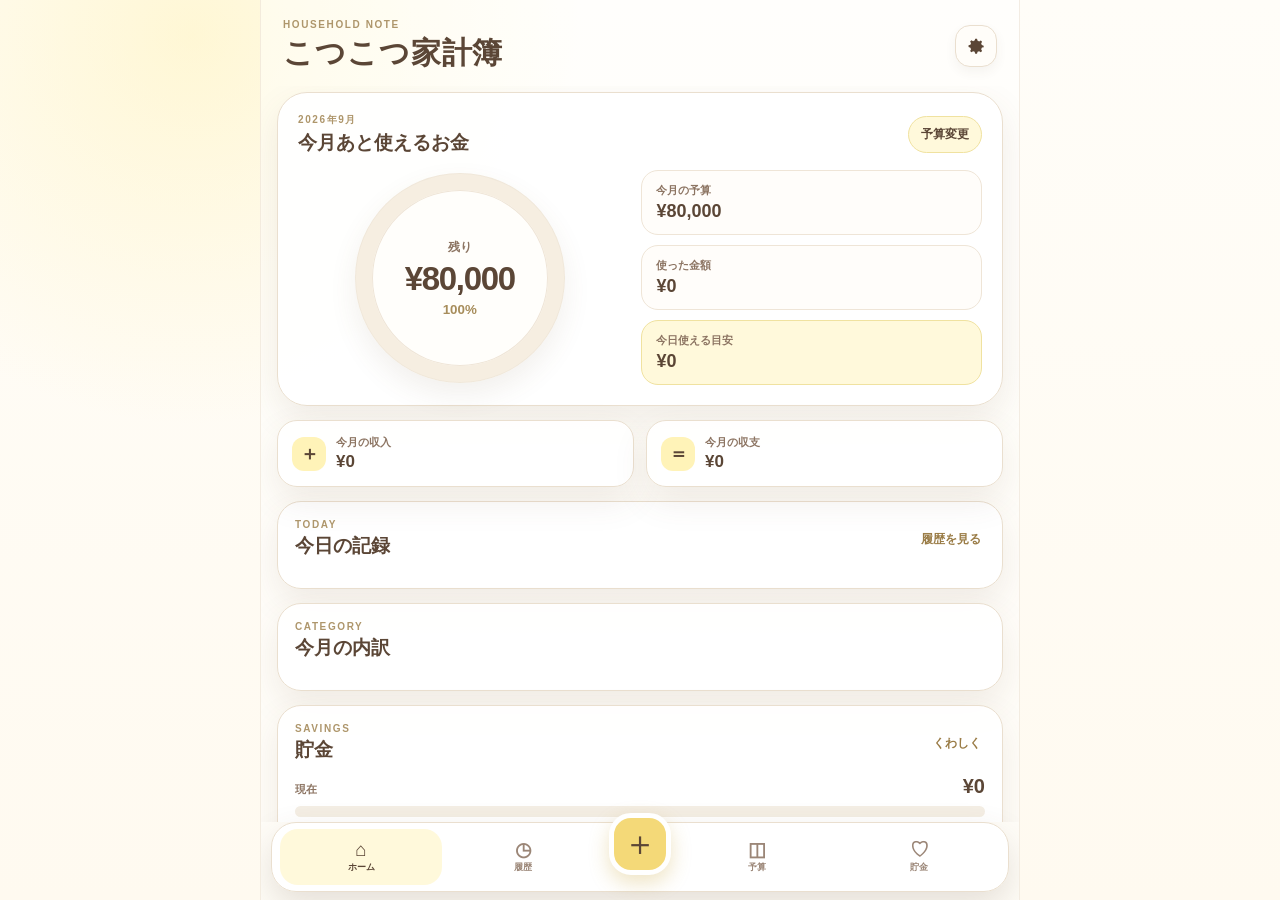
==== index.html @ 7d420129 "Add files via upload" ====
<!DOCTYPE html>
<html lang="ja">
<head>
  <meta charset="UTF-8" />
  <meta name="viewport" content="width=device-width, initial-scale=1, maximum-scale=1, minimum-scale=1, user-scalable=no, viewport-fit=cover" />
  <meta name="theme-color" content="#fff7cf" />
  <meta name="color-scheme" content="light" />
  <title>こつこつ家計簿 v1.0</title>
  <link rel="stylesheet" href="./style.css" />
</head>
<body>
  <div class="app-shell" id="appShell">
    <header class="app-header">
      <div>
        <p class="eyebrow">HOUSEHOLD NOTE</p>
        <h1>こつこつ家計簿</h1>
      </div>
      <button class="icon-button bounce-button" id="openSettingsBtn" type="button" aria-label="設定を開く">
        <svg viewBox="0 0 24 24" aria-hidden="true"><path d="M12 8.2A3.8 3.8 0 1 0 12 15.8 3.8 3.8 0 0 0 12 8.2Zm8.2 4.8-.02-2-2.15-.7a7.46 7.46 0 0 0-.7-1.68l1.04-2-1.43-1.41-1.98 1.05a7.6 7.6 0 0 0-1.7-.7L12.56 3h-2.02l-.7 2.16a7.7 7.7 0 0 0-1.69.7L6.14 4.8 4.72 6.22l1.05 2a7.78 7.78 0 0 0-.7 1.68L2.9 10.6v2.02l2.17.7c.16.6.39 1.16.7 1.69l-1.05 2 1.42 1.42 2.01-1.06c.52.3 1.09.54 1.69.7l.7 2.16h2.02l.7-2.16a7.65 7.65 0 0 0 1.7-.7l1.98 1.06 1.43-1.42-1.04-2a7.3 7.3 0 0 0 .7-1.69l2.17-.7Z"/></svg>
      </button>
    </header>

    <main class="content" id="mainContent">
      <section class="page is-active" data-page="home" aria-label="ホーム">
        <section class="hero-card soft-card">
          <div class="month-row">
            <div>
              <p class="mini-label" id="monthLabel">2026年9月</p>
              <h2>今月あと使えるお金</h2>
            </div>
            <button class="tiny-button bounce-button" id="editBudgetFromHome" type="button">予算変更</button>
          </div>

          <div class="budget-hero-grid">
            <div class="donut-wrap" aria-label="今月の予算使用率">
              <div class="donut" id="budgetDonut" style="--progress: 0deg;">
                <div class="donut-center">
                  <span class="donut-caption">残り</span>
                  <strong id="remainingAmount">¥80,000</strong>
                  <small id="remainingPercent">100%</small>
                </div>
              </div>
            </div>
            <div class="hero-numbers">
              <div class="hero-stat">
                <span>今月の予算</span>
                <strong id="budgetAmount">¥80,000</strong>
              </div>
              <div class="hero-stat">
                <span>使った金額</span>
                <strong id="spentAmount">¥0</strong>
              </div>
              <div class="hero-stat accent-stat">
                <span>今日使える目安</span>
                <strong id="dailyAllowance">¥0</strong>
              </div>
            </div>
          </div>
        </section>

        <section class="summary-grid">
          <article class="summary-card soft-card">
            <span class="summary-icon">＋</span>
            <div><span>今月の収入</span><strong id="incomeAmount">¥0</strong></div>
          </article>
          <article class="summary-card soft-card">
            <span class="summary-icon">＝</span>
            <div><span>今月の収支</span><strong id="balanceAmount">¥0</strong></div>
          </article>
        </section>

        <section class="section-card soft-card">
          <div class="section-heading">
            <div><p class="mini-label">TODAY</p><h2>今日の記録</h2></div>
            <button class="text-button bounce-button" data-go-page="history" type="button">履歴を見る</button>
          </div>
          <div class="transaction-list compact" id="todayTransactionList"></div>
        </section>

        <section class="section-card soft-card">
          <div class="section-heading">
            <div><p class="mini-label">CATEGORY</p><h2>今月の内訳</h2></div>
          </div>
          <div class="category-summary" id="categorySummary"></div>
        </section>

        <section class="section-card soft-card">
          <div class="section-heading">
            <div><p class="mini-label">SAVINGS</p><h2>貯金</h2></div>
            <button class="text-button bounce-button" data-go-page="savings" type="button">くわしく</button>
          </div>
          <div class="savings-preview">
            <div>
              <span>現在</span>
              <strong id="homeSavingsBalance">¥0</strong>
            </div>
            <div class="mini-progress"><span id="homeSavingsProgress"></span></div>
            <small id="homeSavingsCaption">目標 ¥1,500,000</small>
          </div>
        </section>
      </section>

      <section class="page" data-page="history" aria-label="履歴">
        <section class="page-title-row">
          <div><p class="eyebrow">HISTORY</p><h2>履歴</h2></div>
          <div class="month-switcher">
            <button class="icon-button bounce-button" id="prevHistoryMonth" type="button" aria-label="前月">‹</button>
            <strong id="historyMonthLabel">2026年9月</strong>
            <button class="icon-button bounce-button" id="nextHistoryMonth" type="button" aria-label="翌月">›</button>
          </div>
        </section>
        <section class="section-card soft-card">
          <div class="history-summary-row">
            <div><span>支出</span><strong id="historyExpenseTotal">¥0</strong></div>
            <div><span>収入</span><strong id="historyIncomeTotal">¥0</strong></div>
          </div>
          <div class="transaction-list" id="historyTransactionList"></div>
        </section>
      </section>

      <section class="page" data-page="budget" aria-label="予算と固定費">
        <section class="page-title-row">
          <div><p class="eyebrow">BUDGET</p><h2>予算と固定費</h2></div>
        </section>

        <section class="section-card soft-card budget-edit-card">
          <div class="section-heading"><div><p class="mini-label">MONTHLY</p><h2>月間予算</h2></div></div>
          <label class="field-label" for="budgetInput">今月使っていい金額</label>
          <div class="money-input-row">
            <span>¥</span><input id="budgetInput" inputmode="numeric" type="text" maxlength="12" autocomplete="off" />
          </div>
          <button class="primary-button bounce-button" id="saveBudgetBtn" type="button">予算を保存</button>
        </section>

        <section class="section-card soft-card">
          <div class="section-heading">
            <div><p class="mini-label">FIXED COST</p><h2>固定費</h2></div>
            <button class="small-add-button bounce-button" id="addFixedCostBtn" type="button">＋ 追加</button>
          </div>
          <div class="fixed-cost-list" id="fixedCostList"></div>
          <div class="fixed-cost-total"><span>合計</span><strong id="fixedCostTotal">¥0</strong></div>
          <p class="helper-text">固定費は毎月の見通し用です。支出履歴への自動計上は Ver.1.1 以降で拡張できます。</p>
        </section>
      </section>

      <section class="page" data-page="savings" aria-label="貯金">
        <section class="page-title-row"><div><p class="eyebrow">SAVINGS</p><h2>貯金</h2></div></section>
        <section class="section-card soft-card">
          <div class="savings-big-number">
            <span>現在の貯金</span>
            <strong id="savingsBalanceDisplay">¥0</strong>
          </div>
          <div class="savings-ring-row">
            <div class="small-donut" id="savingsDonut" style="--progress: 0deg;"><span id="savingsPercent">0%</span></div>
            <div><span>目標</span><strong id="savingsGoalDisplay">¥1,500,000</strong><small id="savingsRemainingDisplay">あと ¥1,500,000</small></div>
          </div>
          <div class="form-grid two-col">
            <label><span>現在額</span><input id="savingsBalanceInput" inputmode="numeric" type="text" maxlength="12" /></label>
            <label><span>目標額</span><input id="savingsGoalInput" inputmode="numeric" type="text" maxlength="12" /></label>
          </div>
          <button class="primary-button bounce-button" id="saveSavingsBtn" type="button">貯金情報を保存</button>
        </section>
      </section>

      <section class="page" data-page="settings" aria-label="設定">
        <section class="page-title-row"><div><p class="eyebrow">SETTINGS</p><h2>設定・バックアップ</h2></div></section>
        <section class="section-card soft-card">
          <div class="section-heading"><div><p class="mini-label">DATA</p><h2>バックアップ</h2></div></div>
          <div class="settings-actions">
            <button class="secondary-button bounce-button" id="exportJsonBtn" type="button">JSONを書き出す</button>
            <label class="secondary-button bounce-button file-button" for="importJsonInput">JSONを読み込む</label>
            <input id="importJsonInput" type="file" accept="application/json,.json" hidden />
          </div>
          <p class="helper-text">支出・収入、予算、固定費、貯金情報をまとめて保存できます。</p>
        </section>
        <section class="section-card soft-card">
          <div class="section-heading"><div><p class="mini-label">APP</p><h2>このバージョン</h2></div></div>
          <dl class="info-list">
            <div><dt>バージョン</dt><dd>v1.0</dd></div>
            <div><dt>保存先</dt><dd>IndexedDB（端末内）</dd></div>
            <div><dt>メインカラー</dt><dd>ホワイト × クリームイエロー</dd></div>
          </dl>
        </section>
        <section class="danger-zone soft-card">
          <div><strong>すべてのデータを初期化</strong><span>この端末内の家計簿データを削除します。</span></div>
          <button class="danger-button bounce-button" id="resetDataBtn" type="button">初期化</button>
        </section>
      </section>
    </main>

    <nav class="bottom-nav" aria-label="メインナビゲーション">
      <button class="nav-button is-active" data-page-target="home" type="button"><span>⌂</span><small>ホーム</small></button>
      <button class="nav-button" data-page-target="history" type="button"><span>◷</span><small>履歴</small></button>
      <button class="fab bounce-button" id="openTransactionBtn" type="button" aria-label="記録を追加"><span>＋</span></button>
      <button class="nav-button" data-page-target="budget" type="button"><span>◫</span><small>予算</small></button>
      <button class="nav-button" data-page-target="savings" type="button"><span>♡</span><small>貯金</small></button>
    </nav>
  </div>

  <div class="modal-backdrop" id="transactionModal" aria-hidden="true">
    <section class="modal-card pop-modal" role="dialog" aria-modal="true" aria-labelledby="transactionModalTitle">
      <div class="modal-header">
        <div><p class="mini-label">NEW RECORD</p><h2 id="transactionModalTitle">記録を追加</h2></div>
        <button class="icon-button close-modal bounce-button" data-close-modal="transactionModal" type="button" aria-label="閉じる">×</button>
      </div>
      <div class="segment-control" id="transactionTypeControl">
        <button class="is-active" data-type="expense" type="button">支出</button>
        <button data-type="income" type="button">収入</button>
      </div>
      <form id="transactionForm">
        <label class="field-label" for="transactionAmount">金額</label>
        <div class="money-input-row large"><span>¥</span><input id="transactionAmount" inputmode="numeric" type="text" maxlength="12" autocomplete="off" required /></div>
        <div class="quick-amounts" id="quickAmounts">
          <button type="button" data-add-amount="100">+100</button>
          <button type="button" data-add-amount="500">+500</button>
          <button type="button" data-add-amount="1000">+1000</button>
        </div>

        <label class="field-label">カテゴリ</label>
        <div class="category-picker" id="categoryPicker"></div>

        <div class="form-grid two-col">
          <label><span>日付</span><input id="transactionDate" type="date" required /></label>
          <label><span>支払い方法</span><select id="paymentMethod"><option>現金</option><option>クレジットカード</option><option>PayPay</option><option>銀行振込</option><option>その他</option></select></label>
        </div>
        <label class="full-field"><span>メモ</span><input id="transactionMemo" type="text" maxlength="80" placeholder="スーパー、ゲームなど" /></label>
        <button class="primary-button big bounce-button" type="submit">この内容で登録</button>
      </form>
    </section>
  </div>

  <div class="modal-backdrop" id="fixedCostModal" aria-hidden="true">
    <section class="modal-card pop-modal small-modal" role="dialog" aria-modal="true" aria-labelledby="fixedCostModalTitle">
      <div class="modal-header"><div><p class="mini-label">FIXED COST</p><h2 id="fixedCostModalTitle">固定費を追加</h2></div><button class="icon-button close-modal bounce-button" data-close-modal="fixedCostModal" type="button">×</button></div>
      <form id="fixedCostForm">
        <label class="full-field"><span>名前</span><input id="fixedCostName" type="text" maxlength="30" placeholder="家賃、スマホなど" required /></label>
        <label class="field-label" for="fixedCostAmount">金額</label>
        <div class="money-input-row"><span>¥</span><input id="fixedCostAmount" inputmode="numeric" type="text" maxlength="12" required /></div>
        <button class="primary-button bounce-button" type="submit">追加する</button>
      </form>
    </section>
  </div>

  <div class="modal-backdrop" id="confirmModal" aria-hidden="true">
    <section class="modal-card pop-modal small-modal confirm-card" role="dialog" aria-modal="true" aria-labelledby="confirmTitle">
      <div class="confirm-icon">!</div>
      <h2 id="confirmTitle">確認</h2>
      <p id="confirmMessage">削除してもよろしいですか？</p>
      <div class="confirm-actions">
        <button class="secondary-button bounce-button" id="confirmCancelBtn" type="button">やめる</button>
        <button class="danger-button bounce-button" id="confirmOkBtn" type="button">削除する</button>
      </div>
    </section>
  </div>

  <div class="toast" id="toast" role="status" aria-live="polite"></div>

  <script src="./script.js"></script>
</body>
</html>
---- style.css ----
:root {
  --bg: #fffaf0;
  --paper: #ffffff;
  --cream: #fff3b8;
  --cream-strong: #f4d978;
  --cream-soft: #fff9db;
  --brown: #5b4636;
  --brown-soft: #8c7462;
  --line: #eadfcf;
  --shadow: 0 14px 35px rgba(109, 82, 54, 0.10);
  --danger: #c86464;
  --income: #7ea88a;
  --radius-xl: 30px;
  --radius-lg: 24px;
  --radius-md: 18px;
  --safe-bottom: env(safe-area-inset-bottom, 0px);
}

* { box-sizing: border-box; }
html {
  background: var(--bg);
  touch-action: manipulation;
  -webkit-text-size-adjust: 100%;
  overscroll-behavior: none;
}
body {
  margin: 0;
  min-height: 100dvh;
  background:
    radial-gradient(circle at 15% 4%, rgba(255, 236, 148, .35), transparent 28%),
    linear-gradient(180deg, #fffdf8 0%, var(--bg) 100%);
  color: var(--brown);
  font-family: ui-rounded, "Hiragino Maru Gothic ProN", "Hiragino Sans", "Yu Gothic", "Meiryo", sans-serif;
  font-weight: 600;
  -webkit-tap-highlight-color: transparent;
  overflow: hidden;
}
button, input, select { font: inherit; color: inherit; }
button { border: 0; cursor: pointer; }
button, .file-button { -webkit-user-select: none; user-select: none; touch-action: manipulation; }
input, select { font-size: 16px; }

/* Scrollbars are intentionally visible but softly styled. */
* { scrollbar-width: thin; scrollbar-color: #dec98a #fff9e4; }
*::-webkit-scrollbar { width: 8px; height: 8px; }
*::-webkit-scrollbar-track { background: #fff9e4; border-radius: 999px; }
*::-webkit-scrollbar-thumb { background: #dec98a; border-radius: 999px; border: 2px solid #fff9e4; }

.app-shell {
  position: relative;
  width: min(100%, 760px);
  height: 100dvh;
  margin: 0 auto;
  background: rgba(255,255,255,.46);
  border-inline: 1px solid rgba(234, 223, 207, .55);
  overflow: hidden;
}
.app-header {
  height: 86px;
  padding: calc(16px + env(safe-area-inset-top, 0px)) 22px 10px;
  display: flex;
  align-items: center;
  justify-content: space-between;
}
.eyebrow, .mini-label {
  margin: 0 0 3px;
  font-size: 10px;
  letter-spacing: .16em;
  color: #ae966b;
  font-weight: 800;
}
h1, h2, p { margin-top: 0; }
h1 { margin-bottom: 0; font-size: clamp(23px, 5vw, 30px); letter-spacing: .03em; }
h2 { margin-bottom: 0; font-size: 19px; }

.content {
  height: calc(100dvh - 86px - 78px - var(--safe-bottom));
  overflow-y: auto;
  overflow-x: hidden;
  padding: 6px 16px 28px;
  scroll-behavior: smooth;
}
.page { display: none; animation: pageIn .28s ease; }
.page.is-active { display: block; }
@keyframes pageIn { from { opacity: 0; transform: translateY(6px) scale(.995); } to { opacity: 1; transform: none; } }

.soft-card {
  background: rgba(255,255,255,.94);
  border: 1px solid var(--line);
  box-shadow: var(--shadow);
}
.hero-card { padding: 20px; border-radius: var(--radius-xl); }
.month-row, .section-heading, .modal-header, .page-title-row {
  display: flex;
  align-items: center;
  justify-content: space-between;
  gap: 12px;
}
.tiny-button, .text-button, .small-add-button {
  background: var(--cream-soft);
  border: 1px solid #f0e2a0;
  border-radius: 999px;
  padding: 9px 12px;
  font-size: 12px;
  font-weight: 800;
}
.text-button { background: transparent; border: 0; padding-inline: 4px; color: #9a7c46; }
.small-add-button { padding: 8px 12px; }

.budget-hero-grid {
  display: grid;
  grid-template-columns: minmax(180px, .95fr) minmax(0, 1fr);
  gap: 20px;
  align-items: center;
  margin-top: 14px;
}
.donut-wrap { display: grid; place-items: center; }
.donut {
  --progress: 0deg;
  position: relative;
  width: min(48vw, 210px);
  aspect-ratio: 1;
  border-radius: 50%;
  display: grid;
  place-items: center;
  background: conic-gradient(var(--cream-strong) var(--progress), #f6eee1 0deg);
  box-shadow: inset 0 0 0 1px rgba(111,87,64,.04), 0 12px 28px rgba(114,89,52,.09);
}
.donut::after {
  content: "";
  position: absolute;
  inset: 17px;
  border-radius: 50%;
  background: #fffefb;
  box-shadow: inset 0 0 0 1px #efe5d7;
}
.donut-center { position: relative; z-index: 1; text-align: center; display: grid; gap: 4px; }
.donut-caption { font-size: 12px; color: var(--brown-soft); }
.donut-center strong { font-size: clamp(22px, 5.7vw, 33px); letter-spacing: -.04em; }
.donut-center small { color: #a78d5b; font-weight: 800; }
.hero-numbers { display: grid; gap: 10px; }
.hero-stat {
  padding: 12px 14px;
  border-radius: 17px;
  background: #fffdfa;
  border: 1px solid #efe5d7;
  display: flex;
  flex-direction: column;
  gap: 3px;
}
.hero-stat span { font-size: 11px; color: var(--brown-soft); }
.hero-stat strong { font-size: 18px; }
.accent-stat { background: var(--cream-soft); border-color: #f0e2a0; }

.summary-grid { display: grid; grid-template-columns: 1fr 1fr; gap: 12px; margin: 14px 0; }
.summary-card { border-radius: 20px; padding: 14px; display: flex; align-items: center; gap: 10px; }
.summary-icon { width: 34px; aspect-ratio: 1; border-radius: 12px; display: grid; place-items: center; background: var(--cream); font-size: 19px; }
.summary-card div { display: grid; gap: 2px; }
.summary-card span:not(.summary-icon) { font-size: 11px; color: var(--brown-soft); }
.summary-card strong { font-size: 17px; }

.section-card { border-radius: var(--radius-lg); padding: 17px; margin-bottom: 14px; }
.section-heading { margin-bottom: 12px; }
.transaction-list { display: grid; gap: 9px; }
.transaction-row {
  display: grid;
  grid-template-columns: 44px minmax(0,1fr) auto;
  align-items: center;
  gap: 10px;
  padding: 10px 11px;
  border-radius: 17px;
  background: #fffdf9;
  border: 1px solid #efe6db;
}
.transaction-list.compact .transaction-row:nth-child(n+5) { display: none; }
.transaction-icon, .category-icon-box {
  width: 42px;
  aspect-ratio: 1;
  border-radius: 13px;
  display: grid;
  place-items: center;
  background: var(--cream-soft);
  border: 1px solid #f0e2a0;
  overflow: hidden;
}
.transaction-icon svg, .category-icon-box svg, .category-choice svg { width: 26px; height: 26px; }
.transaction-copy { min-width: 0; }
.transaction-copy strong { display: block; font-size: 14px; overflow: hidden; text-overflow: ellipsis; white-space: nowrap; }
.transaction-copy span { display: block; margin-top: 2px; font-size: 10px; color: var(--brown-soft); overflow: hidden; text-overflow: ellipsis; white-space: nowrap; }
.transaction-amount { text-align: right; font-size: 14px; }
.transaction-amount.income { color: var(--income); }
.transaction-amount.expense { color: var(--brown); }
.transaction-row .delete-row {
  grid-column: 3;
  font-size: 10px;
  background: transparent;
  color: #b99a8d;
  padding: 4px 0 0 8px;
}
.empty-state {
  padding: 22px 10px;
  text-align: center;
  border: 1px dashed #e5d7c1;
  border-radius: 17px;
  color: var(--brown-soft);
  font-size: 12px;
}

.category-summary { display: grid; gap: 9px; }
.category-summary-row { display: grid; grid-template-columns: minmax(80px, 1fr) 1.7fr auto; align-items: center; gap: 10px; }
.category-summary-row .name { font-size: 12px; }
.category-bar { height: 9px; border-radius: 99px; background: #f5efe4; overflow: hidden; }
.category-bar span { display: block; height: 100%; border-radius: inherit; background: var(--cream-strong); }
.category-summary-row strong { font-size: 12px; }
.savings-preview { display: grid; gap: 8px; }
.savings-preview > div:first-child { display: flex; justify-content: space-between; align-items: baseline; }
.savings-preview span, .savings-preview small { color: var(--brown-soft); font-size: 11px; }
.savings-preview strong { font-size: 20px; }
.mini-progress { height: 11px; border-radius: 99px; background: #f4eee4; overflow: hidden; }
.mini-progress span { display: block; height: 100%; width: 0; border-radius: inherit; background: var(--cream-strong); transition: width .35s ease; }

.page-title-row { margin: 8px 4px 15px; }
.page-title-row h2 { font-size: 25px; }
.month-switcher { display: flex; align-items: center; gap: 6px; background: #fff; border: 1px solid var(--line); border-radius: 999px; padding: 4px; }
.month-switcher strong { min-width: 90px; text-align: center; font-size: 12px; }
.icon-button {
  width: 42px;
  aspect-ratio: 1;
  display: grid;
  place-items: center;
  background: #fffdf9;
  border: 1px solid var(--line);
  border-radius: 15px;
  box-shadow: 0 5px 12px rgba(87,64,43,.06);
  font-size: 22px;
}
.icon-button svg { width: 21px; fill: var(--brown); }
.month-switcher .icon-button { width: 34px; border: 0; box-shadow: none; background: transparent; }
.history-summary-row { display: grid; grid-template-columns: 1fr 1fr; gap: 10px; margin-bottom: 12px; }
.history-summary-row div { background: var(--cream-soft); border-radius: 16px; padding: 12px; }
.history-summary-row span { display: block; color: var(--brown-soft); font-size: 11px; }
.history-summary-row strong { font-size: 17px; }

.field-label, .full-field span, .form-grid label span { display: block; margin: 0 0 7px; font-size: 12px; color: var(--brown-soft); }
.money-input-row {
  height: 54px;
  display: flex;
  align-items: center;
  gap: 8px;
  padding: 0 15px;
  border: 1px solid #e9dcc7;
  border-radius: 17px;
  background: #fffefa;
}
.money-input-row.large { height: 64px; }
.money-input-row span { font-size: 20px; font-weight: 900; }
.money-input-row input { flex: 1; min-width: 0; border: 0; outline: 0; background: transparent; font-size: 25px; font-weight: 900; }
.form-grid { display: grid; gap: 12px; margin-top: 14px; }
.form-grid.two-col { grid-template-columns: 1fr 1fr; }
.form-grid label input, .form-grid label select, .full-field input {
  width: 100%; height: 50px; border: 1px solid #e9dcc7; border-radius: 15px; background: #fffefa; padding: 0 12px; outline: none;
}
.full-field { display: block; margin-top: 14px; }
.primary-button, .secondary-button, .danger-button {
  min-height: 48px;
  border-radius: 16px;
  padding: 12px 16px;
  font-weight: 900;
}
.primary-button { width: 100%; margin-top: 14px; background: var(--cream-strong); color: #59452e; box-shadow: 0 8px 18px rgba(207,169,63,.18); }
.primary-button.big { min-height: 54px; }
.secondary-button { background: #fff; border: 1px solid var(--line); }
.danger-button { background: #fff0ed; color: #a95b55; border: 1px solid #efc9c2; }
.helper-text { margin: 10px 0 0; color: var(--brown-soft); font-size: 10px; line-height: 1.65; }
.fixed-cost-list { display: grid; gap: 8px; }
.fixed-cost-row { display: grid; grid-template-columns: 1fr auto auto; align-items: center; gap: 8px; padding: 11px 12px; background: #fffdf9; border: 1px solid #efe6db; border-radius: 15px; }
.fixed-cost-row strong { font-size: 13px; }
.fixed-cost-row span { font-size: 12px; }
.fixed-cost-row button { background: transparent; color: #bd7b70; font-size: 12px; padding: 5px; }
.fixed-cost-total { display: flex; justify-content: space-between; margin-top: 12px; padding-top: 12px; border-top: 1px dashed #e5d7c1; }

.savings-big-number { text-align: center; padding: 12px 0 18px; }
.savings-big-number span { display: block; color: var(--brown-soft); font-size: 12px; }
.savings-big-number strong { font-size: clamp(30px, 8vw, 44px); }
.savings-ring-row { display: grid; grid-template-columns: 116px 1fr; align-items: center; gap: 18px; margin-bottom: 12px; }
.small-donut { --progress:0deg; width: 112px; aspect-ratio:1; border-radius:50%; display:grid; place-items:center; background:conic-gradient(var(--cream-strong) var(--progress),#f4eee4 0); position:relative; }
.small-donut::after { content:""; position:absolute; inset:13px; border-radius:50%; background:#fff; }
.small-donut span { position:relative; z-index:1; font-size:20px; }
.savings-ring-row > div:last-child { display: grid; gap: 3px; }
.savings-ring-row > div:last-child span, .savings-ring-row small { color: var(--brown-soft); font-size: 11px; }
.savings-ring-row strong { font-size: 20px; }
.savings-ring-row small { display:block; }

.settings-actions { display: grid; grid-template-columns: 1fr 1fr; gap: 10px; }
.file-button { display: grid; place-items: center; text-align: center; }
.info-list { margin: 0; display: grid; gap: 0; }
.info-list div { display: flex; justify-content: space-between; gap: 20px; padding: 11px 0; border-bottom: 1px dashed #e7dbc9; }
.info-list div:last-child { border-bottom: 0; }
.info-list dt { color: var(--brown-soft); font-size: 12px; }
.info-list dd { margin: 0; font-size: 12px; text-align: right; }
.danger-zone { margin-bottom: 16px; padding: 15px; border-radius: 19px; border: 1px solid #efd3cc; background: #fff9f7; display:flex; align-items:center; justify-content:space-between; gap:12px; }
.danger-zone div { display:grid; gap:3px; }
.danger-zone strong { font-size: 13px; }
.danger-zone span { font-size: 10px; color: var(--brown-soft); }

.bottom-nav {
  position: absolute;
  left: 10px;
  right: 10px;
  bottom: calc(8px + var(--safe-bottom));
  height: 70px;
  display: grid;
  grid-template-columns: 1fr 1fr 72px 1fr 1fr;
  align-items: center;
  padding: 6px 8px;
  background: rgba(255,255,255,.97);
  border: 1px solid var(--line);
  border-radius: 25px;
  box-shadow: 0 14px 35px rgba(91,70,54,.16);
  z-index: 10;
}
.nav-button { background: transparent; height: 56px; border-radius: 18px; display:flex; flex-direction:column; align-items:center; justify-content:center; gap:2px; color:#9b8677; }
.nav-button span { font-size: 19px; line-height: 1; }
.nav-button small { font-size: 9px; font-weight: 800; }
.nav-button.is-active { background: var(--cream-soft); color: var(--brown); }
.fab {
  width: 62px;
  aspect-ratio: 1;
  justify-self: center;
  border-radius: 22px;
  background: var(--cream-strong);
  color: var(--brown);
  box-shadow: 0 8px 20px rgba(196,157,42,.28);
  font-size: 34px;
  font-weight: 400;
  margin-top: -26px;
  border: 5px solid #fff;
}

.modal-backdrop {
  position: fixed;
  inset: 0;
  display: grid;
  place-items: center;
  padding: 18px;
  background: rgba(79,61,46,.24);
  backdrop-filter: blur(5px);
  opacity: 0;
  visibility: hidden;
  transition: opacity .18s ease, visibility .18s ease;
  z-index: 50;
}
.modal-backdrop.is-open { opacity: 1; visibility: visible; }
.modal-card {
  width: min(100%, 560px);
  max-height: min(88dvh, 760px);
  overflow-y: auto;
  background: #fffdf8;
  border: 1px solid #eadfcf;
  border-radius: 28px;
  padding: 18px;
  box-shadow: 0 26px 75px rgba(66,47,32,.25);
  transform: scale(.82) translateY(20px);
}
.modal-backdrop.is-open .pop-modal { animation: popModal .42s cubic-bezier(.22,1.28,.35,1) forwards; }
@keyframes popModal {
  0% { transform: scale(.74) translateY(26px); opacity: .4; }
  55% { transform: scale(1.035) translateY(-3px); opacity: 1; }
  78% { transform: scale(.985) translateY(0); }
  100% { transform: scale(1) translateY(0); }
}
.small-modal { width: min(100%, 410px); }
.close-modal { box-shadow: none; }
.segment-control { display:grid; grid-template-columns:1fr 1fr; padding:4px; border-radius:16px; background:#f5efe4; margin:12px 0 14px; }
.segment-control button { min-height:42px; border-radius:12px; background:transparent; font-weight:900; }
.segment-control button.is-active { background:#fff; box-shadow:0 4px 10px rgba(75,56,37,.08); }
.quick-amounts { display:flex; gap:8px; margin-top:8px; }
.quick-amounts button { flex:1; min-height:35px; border-radius:12px; background:var(--cream-soft); border:1px solid #f0e2a0; font-size:11px; }
.category-picker { display:grid; grid-template-columns:repeat(5,1fr); gap:8px; margin-top:8px; }
.category-choice { min-width:0; aspect-ratio:1; border-radius:16px; background:#fff; border:1px solid #eadfce; display:flex; flex-direction:column; align-items:center; justify-content:center; gap:4px; padding:6px 3px; }
.category-choice span { width:100%; overflow:hidden; text-overflow:ellipsis; white-space:nowrap; font-size:8px; }
.category-choice.is-selected { background:var(--cream-soft); border-color:#e4c65e; box-shadow:0 0 0 2px rgba(228,198,94,.14); transform:translateY(-1px); }
.confirm-card { text-align:center; }
.confirm-icon { width:54px; aspect-ratio:1; border-radius:18px; margin:0 auto 10px; display:grid; place-items:center; background:#fff1eb; color:#b9655b; font-size:24px; font-weight:900; }
.confirm-card p { color:var(--brown-soft); font-size:12px; line-height:1.7; }
.confirm-actions { display:grid; grid-template-columns:1fr 1fr; gap:10px; margin-top:16px; }

.toast {
  position: fixed;
  left: 50%;
  bottom: calc(96px + var(--safe-bottom));
  transform: translate(-50%, 18px) scale(.94);
  padding: 10px 15px;
  border-radius: 999px;
  background: #5b4636;
  color: #fff;
  font-size: 11px;
  opacity: 0;
  pointer-events: none;
  transition: .22s ease;
  z-index: 100;
  box-shadow: 0 8px 22px rgba(49,34,22,.2);
}
.toast.is-show { opacity: 1; transform: translate(-50%, 0) scale(1); }

.bounce-button:active { animation: buttonBounce .28s ease; }
@keyframes buttonBounce { 0%{transform:scale(1)} 35%{transform:scale(.87)} 70%{transform:scale(1.06)} 100%{transform:scale(1)} }

@media (max-width: 560px) {
  .app-header { padding-inline: 17px; }
  .content { padding-inline: 12px; }
  .hero-card { padding: 16px; }
  .budget-hero-grid { grid-template-columns: 1fr; gap: 14px; }
  .hero-numbers { grid-template-columns: repeat(3,1fr); gap: 7px; }
  .hero-stat { padding: 10px 8px; text-align: center; }
  .hero-stat strong { font-size: 14px; }
  .hero-stat span { font-size: 9px; }
  .donut { width: min(55vw, 196px); }
  .category-picker { grid-template-columns: repeat(4,1fr); }
  .settings-actions { grid-template-columns: 1fr; }
}

@media (max-width: 390px) {
  .summary-grid { grid-template-columns: 1fr; }
  .form-grid.two-col { grid-template-columns: 1fr; }
  .category-picker { grid-template-columns: repeat(4,1fr); }
  .transaction-row { grid-template-columns: 40px minmax(0,1fr) auto; }
  .savings-ring-row { grid-template-columns: 96px 1fr; }
  .small-donut { width: 92px; }
}

@media (prefers-reduced-motion: reduce) {
  *, *::before, *::after { animation-duration: .01ms !important; animation-iteration-count: 1 !important; transition-duration: .01ms !important; scroll-behavior: auto !important; }
}
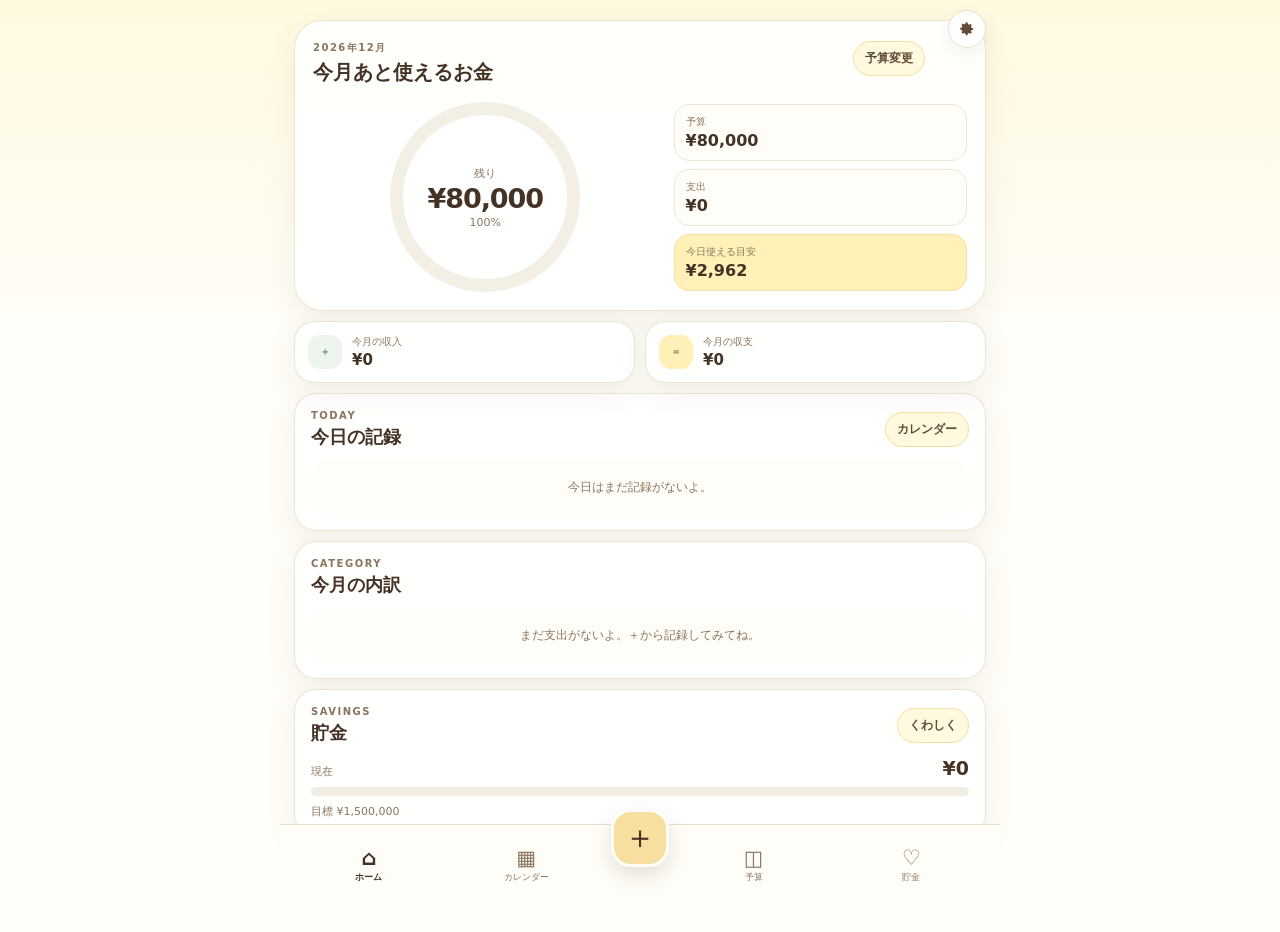
==== commit a448cfe5: "Add files via upload" ====
--- a/index.html
+++ b/index.html
@@ -3,258 +3,162 @@
 <head>
   <meta charset="UTF-8" />
   <meta name="viewport" content="width=device-width, initial-scale=1, maximum-scale=1, minimum-scale=1, user-scalable=no, viewport-fit=cover" />
-  <meta name="theme-color" content="#fff7cf" />
+  <meta name="theme-color" content="#fff5c9" />
   <meta name="color-scheme" content="light" />
-  <title>こつこつ家計簿 v1.0</title>
-  <link rel="stylesheet" href="./style.css" />
+  <title>こつこつ家計簿</title>
+  <link rel="stylesheet" href="./style.css?v=1.1" />
 </head>
 <body>
   <div class="app-shell" id="appShell">
-    <header class="app-header">
-      <div>
-        <p class="eyebrow">HOUSEHOLD NOTE</p>
-        <h1>こつこつ家計簿</h1>
-      </div>
-      <button class="icon-button bounce-button" id="openSettingsBtn" type="button" aria-label="設定を開く">
-        <svg viewBox="0 0 24 24" aria-hidden="true"><path d="M12 8.2A3.8 3.8 0 1 0 12 15.8 3.8 3.8 0 0 0 12 8.2Zm8.2 4.8-.02-2-2.15-.7a7.46 7.46 0 0 0-.7-1.68l1.04-2-1.43-1.41-1.98 1.05a7.6 7.6 0 0 0-1.7-.7L12.56 3h-2.02l-.7 2.16a7.7 7.7 0 0 0-1.69.7L6.14 4.8 4.72 6.22l1.05 2a7.78 7.78 0 0 0-.7 1.68L2.9 10.6v2.02l2.17.7c.16.6.39 1.16.7 1.69l-1.05 2 1.42 1.42 2.01-1.06c.52.3 1.09.54 1.69.7l.7 2.16h2.02l.7-2.16a7.65 7.65 0 0 0 1.7-.7l1.98 1.06 1.43-1.42-1.04-2a7.3 7.3 0 0 0 .7-1.69l2.17-.7Z"/></svg>
-      </button>
-    </header>
+    <button class="settings-fab pop-button" id="openSettingsBtn" type="button" aria-label="設定を開く">
+      <svg viewBox="0 0 24 24" aria-hidden="true"><path d="M12 8.2A3.8 3.8 0 1 0 12 15.8 3.8 3.8 0 0 0 12 8.2Zm8.2 4.8-.02-2-2.15-.7a7.46 7.46 0 0 0-.7-1.68l1.04-2-1.43-1.41-1.98 1.05a7.6 7.6 0 0 0-1.7-.7L12.56 3h-2.02l-.7 2.16a7.7 7.7 0 0 0-1.69.7L6.14 4.8 4.72 6.22l1.05 2a7.78 7.78 0 0 0-.7 1.68L2.9 10.6v2.02l2.17.7c.16.6.39 1.16.7 1.69l-1.05 2 1.42 1.42 2.01-1.06c.52.3 1.09.54 1.69.7l.7 2.16h2.02l.7-2.16a7.65 7.65 0 0 0 1.7-.7l1.98 1.06 1.43-1.42-1.04-2a7.3 7.3 0 0 0 .7-1.69l2.17-.7Z"/></svg>
+    </button>
 
     <main class="content" id="mainContent">
-      <section class="page is-active" data-page="home" aria-label="ホーム">
+      <section class="page is-active home-page" data-page="home" aria-label="ホーム">
         <section class="hero-card soft-card">
           <div class="month-row">
             <div>
-              <p class="mini-label" id="monthLabel">2026年9月</p>
-              <h2>今月あと使えるお金</h2>
+              <p class="mini-label" id="monthLabel"></p>
+              <h1>今月あと使えるお金</h1>
             </div>
-            <button class="tiny-button bounce-button" id="editBudgetFromHome" type="button">予算変更</button>
+            <button class="tiny-button pop-button" id="editBudgetFromHome" type="button">予算変更</button>
           </div>
 
           <div class="budget-hero-grid">
             <div class="donut-wrap" aria-label="今月の予算使用率">
-              <div class="donut" id="budgetDonut" style="--progress: 0deg;">
+              <div class="donut" id="budgetDonut" style="--progress:0deg">
                 <div class="donut-center">
-                  <span class="donut-caption">残り</span>
-                  <strong id="remainingAmount">¥80,000</strong>
-                  <small id="remainingPercent">100%</small>
+                  <span>残り</span>
+                  <strong id="remainingAmount">¥0</strong>
+                  <small id="remainingPercent">—</small>
                 </div>
               </div>
             </div>
             <div class="hero-numbers">
-              <div class="hero-stat">
-                <span>今月の予算</span>
-                <strong id="budgetAmount">¥80,000</strong>
-              </div>
-              <div class="hero-stat">
-                <span>使った金額</span>
-                <strong id="spentAmount">¥0</strong>
-              </div>
-              <div class="hero-stat accent-stat">
-                <span>今日使える目安</span>
-                <strong id="dailyAllowance">¥0</strong>
-              </div>
+              <div class="hero-stat"><span>予算</span><strong id="budgetAmount">¥0</strong></div>
+              <div class="hero-stat"><span>支出</span><strong id="spentAmount">¥0</strong></div>
+              <div class="hero-stat emphasis"><span>今日使える目安</span><strong id="dailyAllowance">¥0</strong></div>
             </div>
           </div>
         </section>
 
         <section class="summary-grid">
-          <article class="summary-card soft-card">
-            <span class="summary-icon">＋</span>
-            <div><span>今月の収入</span><strong id="incomeAmount">¥0</strong></div>
-          </article>
-          <article class="summary-card soft-card">
-            <span class="summary-icon">＝</span>
-            <div><span>今月の収支</span><strong id="balanceAmount">¥0</strong></div>
-          </article>
+          <article class="summary-card soft-card"><span class="summary-mark income-mark">＋</span><div><span>今月の収入</span><strong id="incomeAmount">¥0</strong></div></article>
+          <article class="summary-card soft-card"><span class="summary-mark">＝</span><div><span>今月の収支</span><strong id="balanceAmount">¥0</strong></div></article>
         </section>
 
         <section class="section-card soft-card">
-          <div class="section-heading">
-            <div><p class="mini-label">TODAY</p><h2>今日の記録</h2></div>
-            <button class="text-button bounce-button" data-go-page="history" type="button">履歴を見る</button>
-          </div>
+          <div class="section-heading"><div><p class="mini-label">TODAY</p><h2>今日の記録</h2></div><button class="text-button pop-button" data-go-page="history" type="button">カレンダー</button></div>
           <div class="transaction-list compact" id="todayTransactionList"></div>
         </section>
 
         <section class="section-card soft-card">
-          <div class="section-heading">
-            <div><p class="mini-label">CATEGORY</p><h2>今月の内訳</h2></div>
-          </div>
+          <div class="section-heading"><div><p class="mini-label">CATEGORY</p><h2>今月の内訳</h2></div></div>
           <div class="category-summary" id="categorySummary"></div>
         </section>
 
         <section class="section-card soft-card">
-          <div class="section-heading">
-            <div><p class="mini-label">SAVINGS</p><h2>貯金</h2></div>
-            <button class="text-button bounce-button" data-go-page="savings" type="button">くわしく</button>
-          </div>
-          <div class="savings-preview">
-            <div>
-              <span>現在</span>
-              <strong id="homeSavingsBalance">¥0</strong>
-            </div>
-            <div class="mini-progress"><span id="homeSavingsProgress"></span></div>
-            <small id="homeSavingsCaption">目標 ¥1,500,000</small>
-          </div>
+          <div class="section-heading"><div><p class="mini-label">SAVINGS</p><h2>貯金</h2></div><button class="text-button pop-button" data-go-page="savings" type="button">くわしく</button></div>
+          <div class="savings-preview"><div><span>現在</span><strong id="homeSavingsBalance">¥0</strong></div><div class="mini-progress"><span id="homeSavingsProgress"></span></div><small id="homeSavingsCaption">目標未設定</small></div>
         </section>
       </section>
 
-      <section class="page" data-page="history" aria-label="履歴">
-        <section class="page-title-row">
-          <div><p class="eyebrow">HISTORY</p><h2>履歴</h2></div>
-          <div class="month-switcher">
-            <button class="icon-button bounce-button" id="prevHistoryMonth" type="button" aria-label="前月">‹</button>
-            <strong id="historyMonthLabel">2026年9月</strong>
-            <button class="icon-button bounce-button" id="nextHistoryMonth" type="button" aria-label="翌月">›</button>
+      <section class="page calendar-page" data-page="history" aria-label="カレンダー">
+        <div class="calendar-top">
+          <div class="calendar-month-switcher">
+            <button class="calendar-arrow pop-button" id="prevHistoryMonth" type="button" aria-label="前月">‹</button>
+            <button class="calendar-month-label pop-button" id="jumpTodayBtn" type="button"><strong id="historyMonthLabel"></strong><small>今日へ戻る</small></button>
+            <button class="calendar-arrow pop-button" id="nextHistoryMonth" type="button" aria-label="翌月">›</button>
           </div>
-        </section>
-        <section class="section-card soft-card">
-          <div class="history-summary-row">
-            <div><span>支出</span><strong id="historyExpenseTotal">¥0</strong></div>
-            <div><span>収入</span><strong id="historyIncomeTotal">¥0</strong></div>
+          <div class="weekday-row" aria-hidden="true"><span>日</span><span>月</span><span>火</span><span>水</span><span>木</span><span>金</span><span>土</span></div>
+          <div class="calendar-grid" id="calendarGrid"></div>
+        </div>
+        <div class="calendar-detail" id="calendarDetail">
+          <div class="detail-head">
+            <div><p class="mini-label">DETAIL</p><h2 id="selectedDateLabel">今日の内訳</h2></div>
+            <div class="detail-totals"><span class="expense-text">支出 <strong id="selectedExpenseTotal">¥0</strong></span><span class="income-text">収入 <strong id="selectedIncomeTotal">¥0</strong></span></div>
           </div>
-          <div class="transaction-list" id="historyTransactionList"></div>
-        </section>
+          <div class="transaction-list detail-list" id="selectedDateTransactionList"></div>
+        </div>
       </section>
 
       <section class="page" data-page="budget" aria-label="予算と固定費">
-        <section class="page-title-row">
-          <div><p class="eyebrow">BUDGET</p><h2>予算と固定費</h2></div>
+        <section class="page-title-row"><div><p class="mini-label">BUDGET</p><h2>予算と固定費</h2></div></section>
+        <section class="section-card soft-card budget-edit-card">
+          <label class="field-label" for="budgetInput">今月使っていい金額</label>
+          <div class="money-input-row"><span>¥</span><input id="budgetInput" inputmode="numeric" type="text" maxlength="12" autocomplete="off" /></div>
+          <button class="primary-button pop-button" id="saveBudgetBtn" type="button">予算を保存</button>
         </section>
-
-        <section class="section-card soft-card budget-edit-card">
-          <div class="section-heading"><div><p class="mini-label">MONTHLY</p><h2>月間予算</h2></div></div>
-          <label class="field-label" for="budgetInput">今月使っていい金額</label>
-          <div class="money-input-row">
-            <span>¥</span><input id="budgetInput" inputmode="numeric" type="text" maxlength="12" autocomplete="off" />
-          </div>
-          <button class="primary-button bounce-button" id="saveBudgetBtn" type="button">予算を保存</button>
-        </section>
-
         <section class="section-card soft-card">
-          <div class="section-heading">
-            <div><p class="mini-label">FIXED COST</p><h2>固定費</h2></div>
-            <button class="small-add-button bounce-button" id="addFixedCostBtn" type="button">＋ 追加</button>
-          </div>
+          <div class="section-heading"><div><p class="mini-label">FIXED COST</p><h2>固定費</h2></div><button class="small-add-button pop-button" id="addFixedCostBtn" type="button">＋ 追加</button></div>
           <div class="fixed-cost-list" id="fixedCostList"></div>
           <div class="fixed-cost-total"><span>合計</span><strong id="fixedCostTotal">¥0</strong></div>
-          <p class="helper-text">固定費は毎月の見通し用です。支出履歴への自動計上は Ver.1.1 以降で拡張できます。</p>
         </section>
       </section>
 
       <section class="page" data-page="savings" aria-label="貯金">
-        <section class="page-title-row"><div><p class="eyebrow">SAVINGS</p><h2>貯金</h2></div></section>
+        <section class="page-title-row"><div><p class="mini-label">SAVINGS</p><h2>貯金</h2></div></section>
         <section class="section-card soft-card">
-          <div class="savings-big-number">
-            <span>現在の貯金</span>
-            <strong id="savingsBalanceDisplay">¥0</strong>
-          </div>
-          <div class="savings-ring-row">
-            <div class="small-donut" id="savingsDonut" style="--progress: 0deg;"><span id="savingsPercent">0%</span></div>
-            <div><span>目標</span><strong id="savingsGoalDisplay">¥1,500,000</strong><small id="savingsRemainingDisplay">あと ¥1,500,000</small></div>
-          </div>
-          <div class="form-grid two-col">
-            <label><span>現在額</span><input id="savingsBalanceInput" inputmode="numeric" type="text" maxlength="12" /></label>
-            <label><span>目標額</span><input id="savingsGoalInput" inputmode="numeric" type="text" maxlength="12" /></label>
-          </div>
-          <button class="primary-button bounce-button" id="saveSavingsBtn" type="button">貯金情報を保存</button>
+          <div class="savings-big-number"><span>現在の貯金</span><strong id="savingsBalanceDisplay">¥0</strong></div>
+          <div class="savings-ring-row"><div class="small-donut" id="savingsDonut" style="--progress:0deg"><span id="savingsPercent">0%</span></div><div><span>目標</span><strong id="savingsGoalDisplay">¥0</strong><small id="savingsRemainingDisplay">あと ¥0</small></div></div>
+          <div class="form-grid two-col"><label><span>現在額</span><input id="savingsBalanceInput" inputmode="numeric" type="text" maxlength="12" /></label><label><span>目標額</span><input id="savingsGoalInput" inputmode="numeric" type="text" maxlength="12" /></label></div>
+          <button class="primary-button pop-button" id="saveSavingsBtn" type="button">貯金情報を保存</button>
         </section>
       </section>
 
       <section class="page" data-page="settings" aria-label="設定">
-        <section class="page-title-row"><div><p class="eyebrow">SETTINGS</p><h2>設定・バックアップ</h2></div></section>
+        <section class="page-title-row settings-title-row"><div><p class="mini-label">SETTINGS</p><h2>設定・バックアップ</h2></div><button class="icon-close pop-button" id="closeSettingsPageBtn" type="button" aria-label="設定を閉じる">×</button></section>
         <section class="section-card soft-card">
           <div class="section-heading"><div><p class="mini-label">DATA</p><h2>バックアップ</h2></div></div>
-          <div class="settings-actions">
-            <button class="secondary-button bounce-button" id="exportJsonBtn" type="button">JSONを書き出す</button>
-            <label class="secondary-button bounce-button file-button" for="importJsonInput">JSONを読み込む</label>
-            <input id="importJsonInput" type="file" accept="application/json,.json" hidden />
-          </div>
+          <div class="settings-actions"><button class="secondary-button pop-button" id="exportJsonBtn" type="button">JSONを書き出す</button><label class="secondary-button pop-button file-button" for="importJsonInput">JSONを読み込む</label><input id="importJsonInput" type="file" accept="application/json,.json" hidden /></div>
           <p class="helper-text">支出・収入、予算、固定費、貯金情報をまとめて保存できます。</p>
         </section>
-        <section class="section-card soft-card">
-          <div class="section-heading"><div><p class="mini-label">APP</p><h2>このバージョン</h2></div></div>
-          <dl class="info-list">
-            <div><dt>バージョン</dt><dd>v1.0</dd></div>
-            <div><dt>保存先</dt><dd>IndexedDB（端末内）</dd></div>
-            <div><dt>メインカラー</dt><dd>ホワイト × クリームイエロー</dd></div>
-          </dl>
-        </section>
-        <section class="danger-zone soft-card">
-          <div><strong>すべてのデータを初期化</strong><span>この端末内の家計簿データを削除します。</span></div>
-          <button class="danger-button bounce-button" id="resetDataBtn" type="button">初期化</button>
-        </section>
+        <section class="section-card soft-card"><div class="info-list"><div><span>バージョン</span><strong>v1.1</strong></div><div><span>保存先</span><strong>IndexedDB</strong></div><div><span>オフライン</span><strong>Service Worker</strong></div></div></section>
+        <section class="danger-zone soft-card"><div><strong>すべてのデータを初期化</strong><span>この端末内の家計簿データを削除します。</span></div><button class="danger-button pop-button" id="resetDataBtn" type="button">初期化</button></section>
       </section>
     </main>
 
     <nav class="bottom-nav" aria-label="メインナビゲーション">
       <button class="nav-button is-active" data-page-target="home" type="button"><span>⌂</span><small>ホーム</small></button>
-      <button class="nav-button" data-page-target="history" type="button"><span>◷</span><small>履歴</small></button>
-      <button class="fab bounce-button" id="openTransactionBtn" type="button" aria-label="記録を追加"><span>＋</span></button>
+      <button class="nav-button" data-page-target="history" type="button"><span>▦</span><small>カレンダー</small></button>
+      <button class="fab pop-button" id="openTransactionBtn" type="button" aria-label="記録を追加"><span>＋</span></button>
       <button class="nav-button" data-page-target="budget" type="button"><span>◫</span><small>予算</small></button>
       <button class="nav-button" data-page-target="savings" type="button"><span>♡</span><small>貯金</small></button>
     </nav>
   </div>
 
   <div class="modal-backdrop" id="transactionModal" aria-hidden="true">
-    <section class="modal-card pop-modal" role="dialog" aria-modal="true" aria-labelledby="transactionModalTitle">
-      <div class="modal-header">
-        <div><p class="mini-label">NEW RECORD</p><h2 id="transactionModalTitle">記録を追加</h2></div>
-        <button class="icon-button close-modal bounce-button" data-close-modal="transactionModal" type="button" aria-label="閉じる">×</button>
-      </div>
-      <div class="segment-control" id="transactionTypeControl">
-        <button class="is-active" data-type="expense" type="button">支出</button>
-        <button data-type="income" type="button">収入</button>
-      </div>
+    <section class="modal-sheet transaction-sheet" role="dialog" aria-modal="true" aria-labelledby="transactionModalTitle">
+      <div class="modal-handle"></div>
+      <div class="modal-header"><div><p class="mini-label">NEW RECORD</p><h2 id="transactionModalTitle">記録を追加</h2></div><button class="icon-close pop-button" data-close-modal="transactionModal" type="button" aria-label="閉じる">×</button></div>
       <form id="transactionForm">
+        <div class="segmented" id="transactionTypeControl"><button class="is-active pop-button" type="button" data-type="expense">支出</button><button class="pop-button" type="button" data-type="income">収入</button></div>
         <label class="field-label" for="transactionAmount">金額</label>
-        <div class="money-input-row large"><span>¥</span><input id="transactionAmount" inputmode="numeric" type="text" maxlength="12" autocomplete="off" required /></div>
-        <div class="quick-amounts" id="quickAmounts">
-          <button type="button" data-add-amount="100">+100</button>
-          <button type="button" data-add-amount="500">+500</button>
-          <button type="button" data-add-amount="1000">+1000</button>
-        </div>
-
-        <label class="field-label">カテゴリ</label>
+        <div class="big-money-input"><span>¥</span><input id="transactionAmount" inputmode="numeric" autocomplete="off" maxlength="12" placeholder="0" required /></div>
+        <div class="quick-amounts"><button type="button" class="pop-button" data-add-amount="100">+100</button><button type="button" class="pop-button" data-add-amount="500">+500</button><button type="button" class="pop-button" data-add-amount="1000">+1,000</button><button type="button" class="pop-button" data-add-amount="5000">+5,000</button></div>
+        <div class="field-label-row"><span class="field-label">カテゴリー</span><small>タップで選択</small></div>
         <div class="category-picker" id="categoryPicker"></div>
-
-        <div class="form-grid two-col">
-          <label><span>日付</span><input id="transactionDate" type="date" required /></label>
-          <label><span>支払い方法</span><select id="paymentMethod"><option>現金</option><option>クレジットカード</option><option>PayPay</option><option>銀行振込</option><option>その他</option></select></label>
-        </div>
-        <label class="full-field"><span>メモ</span><input id="transactionMemo" type="text" maxlength="80" placeholder="スーパー、ゲームなど" /></label>
-        <button class="primary-button big bounce-button" type="submit">この内容で登録</button>
+        <div class="form-grid two-col"><label><span>日付</span><input id="transactionDate" type="date" required /></label><label><span>支払い方法</span><select id="paymentMethod"><option>現金</option><option>クレジットカード</option><option>PayPay</option><option>銀行振込</option><option>その他</option></select></label></div>
+        <label class="full-field"><span>メモ</span><input id="transactionMemo" type="text" maxlength="60" placeholder="スーパー、ゲームなど" /></label>
+        <button class="primary-button modal-submit pop-button" type="submit">登録する</button>
       </form>
     </section>
   </div>
 
   <div class="modal-backdrop" id="fixedCostModal" aria-hidden="true">
-    <section class="modal-card pop-modal small-modal" role="dialog" aria-modal="true" aria-labelledby="fixedCostModalTitle">
-      <div class="modal-header"><div><p class="mini-label">FIXED COST</p><h2 id="fixedCostModalTitle">固定費を追加</h2></div><button class="icon-button close-modal bounce-button" data-close-modal="fixedCostModal" type="button">×</button></div>
-      <form id="fixedCostForm">
-        <label class="full-field"><span>名前</span><input id="fixedCostName" type="text" maxlength="30" placeholder="家賃、スマホなど" required /></label>
-        <label class="field-label" for="fixedCostAmount">金額</label>
-        <div class="money-input-row"><span>¥</span><input id="fixedCostAmount" inputmode="numeric" type="text" maxlength="12" required /></div>
-        <button class="primary-button bounce-button" type="submit">追加する</button>
-      </form>
+    <section class="modal-sheet small-sheet" role="dialog" aria-modal="true" aria-labelledby="fixedCostModalTitle">
+      <div class="modal-handle"></div>
+      <div class="modal-header"><h2 id="fixedCostModalTitle">固定費を追加</h2><button class="icon-close pop-button" data-close-modal="fixedCostModal" type="button">×</button></div>
+      <form id="fixedCostForm"><label class="full-field"><span>名前</span><input id="fixedCostName" maxlength="30" placeholder="スマホ、家賃など" required /></label><label class="full-field"><span>金額</span><div class="inline-money"><span>¥</span><input id="fixedCostAmount" inputmode="numeric" maxlength="12" required /></div></label><button class="primary-button pop-button" type="submit">追加する</button></form>
     </section>
   </div>
 
   <div class="modal-backdrop" id="confirmModal" aria-hidden="true">
-    <section class="modal-card pop-modal small-modal confirm-card" role="dialog" aria-modal="true" aria-labelledby="confirmTitle">
-      <div class="confirm-icon">!</div>
-      <h2 id="confirmTitle">確認</h2>
-      <p id="confirmMessage">削除してもよろしいですか？</p>
-      <div class="confirm-actions">
-        <button class="secondary-button bounce-button" id="confirmCancelBtn" type="button">やめる</button>
-        <button class="danger-button bounce-button" id="confirmOkBtn" type="button">削除する</button>
-      </div>
-    </section>
+    <section class="modal-sheet confirm-sheet" role="dialog" aria-modal="true"><div class="confirm-icon">!</div><h2 id="confirmTitle">確認</h2><p id="confirmMessage"></p><div class="confirm-actions"><button class="secondary-button pop-button" id="confirmCancelBtn" type="button">キャンセル</button><button class="danger-button pop-button" id="confirmOkBtn" type="button">削除する</button></div></section>
   </div>
 
   <div class="toast" id="toast" role="status" aria-live="polite"></div>
-
-  <script src="./script.js"></script>
+  <script src="./script.js?v=1.1" defer></script>
 </body>
 </html>
--- a/style.css
+++ b/style.css
@@ -1,434 +1,106 @@
-:root {
-  --bg: #fffaf0;
-  --paper: #ffffff;
-  --cream: #fff3b8;
-  --cream-strong: #f4d978;
-  --cream-soft: #fff9db;
-  --brown: #5b4636;
-  --brown-soft: #8c7462;
-  --line: #eadfcf;
-  --shadow: 0 14px 35px rgba(109, 82, 54, 0.10);
-  --danger: #c86464;
-  --income: #7ea88a;
-  --radius-xl: 30px;
-  --radius-lg: 24px;
-  --radius-md: 18px;
-  --safe-bottom: env(safe-area-inset-bottom, 0px);
+:root{
+  --cream-0:#fffdf7;
+  --cream-1:#fff9df;
+  --cream-2:#fff1b8;
+  --cream-3:#f7dfa0;
+  --cream-4:#e8c96f;
+  --brown-0:#fffaf0;
+  --brown-1:#8a755e;
+  --brown-2:#604c39;
+  --brown-3:#443225;
+  --line:#eadfca;
+  --white:#fff;
+  --income:#668b74;
+  --expense:#b86d60;
+  --danger:#a8534d;
+  --shadow:0 10px 30px rgba(96,76,57,.08);
+  --radius-xl:28px;
+  --radius-lg:22px;
+  --radius-md:16px;
+  --nav-h:76px;
 }
-
-* { box-sizing: border-box; }
-html {
-  background: var(--bg);
-  touch-action: manipulation;
-  -webkit-text-size-adjust: 100%;
-  overscroll-behavior: none;
-}
-body {
-  margin: 0;
-  min-height: 100dvh;
-  background:
-    radial-gradient(circle at 15% 4%, rgba(255, 236, 148, .35), transparent 28%),
-    linear-gradient(180deg, #fffdf8 0%, var(--bg) 100%);
-  color: var(--brown);
-  font-family: ui-rounded, "Hiragino Maru Gothic ProN", "Hiragino Sans", "Yu Gothic", "Meiryo", sans-serif;
-  font-weight: 600;
-  -webkit-tap-highlight-color: transparent;
-  overflow: hidden;
-}
-button, input, select { font: inherit; color: inherit; }
-button { border: 0; cursor: pointer; }
-button, .file-button { -webkit-user-select: none; user-select: none; touch-action: manipulation; }
-input, select { font-size: 16px; }
-
-/* Scrollbars are intentionally visible but softly styled. */
-* { scrollbar-width: thin; scrollbar-color: #dec98a #fff9e4; }
-*::-webkit-scrollbar { width: 8px; height: 8px; }
-*::-webkit-scrollbar-track { background: #fff9e4; border-radius: 999px; }
-*::-webkit-scrollbar-thumb { background: #dec98a; border-radius: 999px; border: 2px solid #fff9e4; }
-
-.app-shell {
-  position: relative;
-  width: min(100%, 760px);
-  height: 100dvh;
-  margin: 0 auto;
-  background: rgba(255,255,255,.46);
-  border-inline: 1px solid rgba(234, 223, 207, .55);
-  overflow: hidden;
-}
-.app-header {
-  height: 86px;
-  padding: calc(16px + env(safe-area-inset-top, 0px)) 22px 10px;
-  display: flex;
-  align-items: center;
-  justify-content: space-between;
-}
-.eyebrow, .mini-label {
-  margin: 0 0 3px;
-  font-size: 10px;
-  letter-spacing: .16em;
-  color: #ae966b;
-  font-weight: 800;
-}
-h1, h2, p { margin-top: 0; }
-h1 { margin-bottom: 0; font-size: clamp(23px, 5vw, 30px); letter-spacing: .03em; }
-h2 { margin-bottom: 0; font-size: 19px; }
-
-.content {
-  height: calc(100dvh - 86px - 78px - var(--safe-bottom));
-  overflow-y: auto;
-  overflow-x: hidden;
-  padding: 6px 16px 28px;
-  scroll-behavior: smooth;
-}
-.page { display: none; animation: pageIn .28s ease; }
-.page.is-active { display: block; }
-@keyframes pageIn { from { opacity: 0; transform: translateY(6px) scale(.995); } to { opacity: 1; transform: none; } }
-
-.soft-card {
-  background: rgba(255,255,255,.94);
-  border: 1px solid var(--line);
-  box-shadow: var(--shadow);
-}
-.hero-card { padding: 20px; border-radius: var(--radius-xl); }
-.month-row, .section-heading, .modal-header, .page-title-row {
-  display: flex;
-  align-items: center;
-  justify-content: space-between;
-  gap: 12px;
-}
-.tiny-button, .text-button, .small-add-button {
-  background: var(--cream-soft);
-  border: 1px solid #f0e2a0;
-  border-radius: 999px;
-  padding: 9px 12px;
-  font-size: 12px;
-  font-weight: 800;
-}
-.text-button { background: transparent; border: 0; padding-inline: 4px; color: #9a7c46; }
-.small-add-button { padding: 8px 12px; }
-
-.budget-hero-grid {
-  display: grid;
-  grid-template-columns: minmax(180px, .95fr) minmax(0, 1fr);
-  gap: 20px;
-  align-items: center;
-  margin-top: 14px;
-}
-.donut-wrap { display: grid; place-items: center; }
-.donut {
-  --progress: 0deg;
-  position: relative;
-  width: min(48vw, 210px);
-  aspect-ratio: 1;
-  border-radius: 50%;
-  display: grid;
-  place-items: center;
-  background: conic-gradient(var(--cream-strong) var(--progress), #f6eee1 0deg);
-  box-shadow: inset 0 0 0 1px rgba(111,87,64,.04), 0 12px 28px rgba(114,89,52,.09);
-}
-.donut::after {
-  content: "";
-  position: absolute;
-  inset: 17px;
-  border-radius: 50%;
-  background: #fffefb;
-  box-shadow: inset 0 0 0 1px #efe5d7;
-}
-.donut-center { position: relative; z-index: 1; text-align: center; display: grid; gap: 4px; }
-.donut-caption { font-size: 12px; color: var(--brown-soft); }
-.donut-center strong { font-size: clamp(22px, 5.7vw, 33px); letter-spacing: -.04em; }
-.donut-center small { color: #a78d5b; font-weight: 800; }
-.hero-numbers { display: grid; gap: 10px; }
-.hero-stat {
-  padding: 12px 14px;
-  border-radius: 17px;
-  background: #fffdfa;
-  border: 1px solid #efe5d7;
-  display: flex;
-  flex-direction: column;
-  gap: 3px;
-}
-.hero-stat span { font-size: 11px; color: var(--brown-soft); }
-.hero-stat strong { font-size: 18px; }
-.accent-stat { background: var(--cream-soft); border-color: #f0e2a0; }
-
-.summary-grid { display: grid; grid-template-columns: 1fr 1fr; gap: 12px; margin: 14px 0; }
-.summary-card { border-radius: 20px; padding: 14px; display: flex; align-items: center; gap: 10px; }
-.summary-icon { width: 34px; aspect-ratio: 1; border-radius: 12px; display: grid; place-items: center; background: var(--cream); font-size: 19px; }
-.summary-card div { display: grid; gap: 2px; }
-.summary-card span:not(.summary-icon) { font-size: 11px; color: var(--brown-soft); }
-.summary-card strong { font-size: 17px; }
-
-.section-card { border-radius: var(--radius-lg); padding: 17px; margin-bottom: 14px; }
-.section-heading { margin-bottom: 12px; }
-.transaction-list { display: grid; gap: 9px; }
-.transaction-row {
-  display: grid;
-  grid-template-columns: 44px minmax(0,1fr) auto;
-  align-items: center;
-  gap: 10px;
-  padding: 10px 11px;
-  border-radius: 17px;
-  background: #fffdf9;
-  border: 1px solid #efe6db;
-}
-.transaction-list.compact .transaction-row:nth-child(n+5) { display: none; }
-.transaction-icon, .category-icon-box {
-  width: 42px;
-  aspect-ratio: 1;
-  border-radius: 13px;
-  display: grid;
-  place-items: center;
-  background: var(--cream-soft);
-  border: 1px solid #f0e2a0;
-  overflow: hidden;
-}
-.transaction-icon svg, .category-icon-box svg, .category-choice svg { width: 26px; height: 26px; }
-.transaction-copy { min-width: 0; }
-.transaction-copy strong { display: block; font-size: 14px; overflow: hidden; text-overflow: ellipsis; white-space: nowrap; }
-.transaction-copy span { display: block; margin-top: 2px; font-size: 10px; color: var(--brown-soft); overflow: hidden; text-overflow: ellipsis; white-space: nowrap; }
-.transaction-amount { text-align: right; font-size: 14px; }
-.transaction-amount.income { color: var(--income); }
-.transaction-amount.expense { color: var(--brown); }
-.transaction-row .delete-row {
-  grid-column: 3;
-  font-size: 10px;
-  background: transparent;
-  color: #b99a8d;
-  padding: 4px 0 0 8px;
-}
-.empty-state {
-  padding: 22px 10px;
-  text-align: center;
-  border: 1px dashed #e5d7c1;
-  border-radius: 17px;
-  color: var(--brown-soft);
-  font-size: 12px;
-}
-
-.category-summary { display: grid; gap: 9px; }
-.category-summary-row { display: grid; grid-template-columns: minmax(80px, 1fr) 1.7fr auto; align-items: center; gap: 10px; }
-.category-summary-row .name { font-size: 12px; }
-.category-bar { height: 9px; border-radius: 99px; background: #f5efe4; overflow: hidden; }
-.category-bar span { display: block; height: 100%; border-radius: inherit; background: var(--cream-strong); }
-.category-summary-row strong { font-size: 12px; }
-.savings-preview { display: grid; gap: 8px; }
-.savings-preview > div:first-child { display: flex; justify-content: space-between; align-items: baseline; }
-.savings-preview span, .savings-preview small { color: var(--brown-soft); font-size: 11px; }
-.savings-preview strong { font-size: 20px; }
-.mini-progress { height: 11px; border-radius: 99px; background: #f4eee4; overflow: hidden; }
-.mini-progress span { display: block; height: 100%; width: 0; border-radius: inherit; background: var(--cream-strong); transition: width .35s ease; }
-
-.page-title-row { margin: 8px 4px 15px; }
-.page-title-row h2 { font-size: 25px; }
-.month-switcher { display: flex; align-items: center; gap: 6px; background: #fff; border: 1px solid var(--line); border-radius: 999px; padding: 4px; }
-.month-switcher strong { min-width: 90px; text-align: center; font-size: 12px; }
-.icon-button {
-  width: 42px;
-  aspect-ratio: 1;
-  display: grid;
-  place-items: center;
-  background: #fffdf9;
-  border: 1px solid var(--line);
-  border-radius: 15px;
-  box-shadow: 0 5px 12px rgba(87,64,43,.06);
-  font-size: 22px;
-}
-.icon-button svg { width: 21px; fill: var(--brown); }
-.month-switcher .icon-button { width: 34px; border: 0; box-shadow: none; background: transparent; }
-.history-summary-row { display: grid; grid-template-columns: 1fr 1fr; gap: 10px; margin-bottom: 12px; }
-.history-summary-row div { background: var(--cream-soft); border-radius: 16px; padding: 12px; }
-.history-summary-row span { display: block; color: var(--brown-soft); font-size: 11px; }
-.history-summary-row strong { font-size: 17px; }
-
-.field-label, .full-field span, .form-grid label span { display: block; margin: 0 0 7px; font-size: 12px; color: var(--brown-soft); }
-.money-input-row {
-  height: 54px;
-  display: flex;
-  align-items: center;
-  gap: 8px;
-  padding: 0 15px;
-  border: 1px solid #e9dcc7;
-  border-radius: 17px;
-  background: #fffefa;
-}
-.money-input-row.large { height: 64px; }
-.money-input-row span { font-size: 20px; font-weight: 900; }
-.money-input-row input { flex: 1; min-width: 0; border: 0; outline: 0; background: transparent; font-size: 25px; font-weight: 900; }
-.form-grid { display: grid; gap: 12px; margin-top: 14px; }
-.form-grid.two-col { grid-template-columns: 1fr 1fr; }
-.form-grid label input, .form-grid label select, .full-field input {
-  width: 100%; height: 50px; border: 1px solid #e9dcc7; border-radius: 15px; background: #fffefa; padding: 0 12px; outline: none;
-}
-.full-field { display: block; margin-top: 14px; }
-.primary-button, .secondary-button, .danger-button {
-  min-height: 48px;
-  border-radius: 16px;
-  padding: 12px 16px;
-  font-weight: 900;
-}
-.primary-button { width: 100%; margin-top: 14px; background: var(--cream-strong); color: #59452e; box-shadow: 0 8px 18px rgba(207,169,63,.18); }
-.primary-button.big { min-height: 54px; }
-.secondary-button { background: #fff; border: 1px solid var(--line); }
-.danger-button { background: #fff0ed; color: #a95b55; border: 1px solid #efc9c2; }
-.helper-text { margin: 10px 0 0; color: var(--brown-soft); font-size: 10px; line-height: 1.65; }
-.fixed-cost-list { display: grid; gap: 8px; }
-.fixed-cost-row { display: grid; grid-template-columns: 1fr auto auto; align-items: center; gap: 8px; padding: 11px 12px; background: #fffdf9; border: 1px solid #efe6db; border-radius: 15px; }
-.fixed-cost-row strong { font-size: 13px; }
-.fixed-cost-row span { font-size: 12px; }
-.fixed-cost-row button { background: transparent; color: #bd7b70; font-size: 12px; padding: 5px; }
-.fixed-cost-total { display: flex; justify-content: space-between; margin-top: 12px; padding-top: 12px; border-top: 1px dashed #e5d7c1; }
-
-.savings-big-number { text-align: center; padding: 12px 0 18px; }
-.savings-big-number span { display: block; color: var(--brown-soft); font-size: 12px; }
-.savings-big-number strong { font-size: clamp(30px, 8vw, 44px); }
-.savings-ring-row { display: grid; grid-template-columns: 116px 1fr; align-items: center; gap: 18px; margin-bottom: 12px; }
-.small-donut { --progress:0deg; width: 112px; aspect-ratio:1; border-radius:50%; display:grid; place-items:center; background:conic-gradient(var(--cream-strong) var(--progress),#f4eee4 0); position:relative; }
-.small-donut::after { content:""; position:absolute; inset:13px; border-radius:50%; background:#fff; }
-.small-donut span { position:relative; z-index:1; font-size:20px; }
-.savings-ring-row > div:last-child { display: grid; gap: 3px; }
-.savings-ring-row > div:last-child span, .savings-ring-row small { color: var(--brown-soft); font-size: 11px; }
-.savings-ring-row strong { font-size: 20px; }
-.savings-ring-row small { display:block; }
-
-.settings-actions { display: grid; grid-template-columns: 1fr 1fr; gap: 10px; }
-.file-button { display: grid; place-items: center; text-align: center; }
-.info-list { margin: 0; display: grid; gap: 0; }
-.info-list div { display: flex; justify-content: space-between; gap: 20px; padding: 11px 0; border-bottom: 1px dashed #e7dbc9; }
-.info-list div:last-child { border-bottom: 0; }
-.info-list dt { color: var(--brown-soft); font-size: 12px; }
-.info-list dd { margin: 0; font-size: 12px; text-align: right; }
-.danger-zone { margin-bottom: 16px; padding: 15px; border-radius: 19px; border: 1px solid #efd3cc; background: #fff9f7; display:flex; align-items:center; justify-content:space-between; gap:12px; }
-.danger-zone div { display:grid; gap:3px; }
-.danger-zone strong { font-size: 13px; }
-.danger-zone span { font-size: 10px; color: var(--brown-soft); }
-
-.bottom-nav {
-  position: absolute;
-  left: 10px;
-  right: 10px;
-  bottom: calc(8px + var(--safe-bottom));
-  height: 70px;
-  display: grid;
-  grid-template-columns: 1fr 1fr 72px 1fr 1fr;
-  align-items: center;
-  padding: 6px 8px;
-  background: rgba(255,255,255,.97);
-  border: 1px solid var(--line);
-  border-radius: 25px;
-  box-shadow: 0 14px 35px rgba(91,70,54,.16);
-  z-index: 10;
-}
-.nav-button { background: transparent; height: 56px; border-radius: 18px; display:flex; flex-direction:column; align-items:center; justify-content:center; gap:2px; color:#9b8677; }
-.nav-button span { font-size: 19px; line-height: 1; }
-.nav-button small { font-size: 9px; font-weight: 800; }
-.nav-button.is-active { background: var(--cream-soft); color: var(--brown); }
-.fab {
-  width: 62px;
-  aspect-ratio: 1;
-  justify-self: center;
-  border-radius: 22px;
-  background: var(--cream-strong);
-  color: var(--brown);
-  box-shadow: 0 8px 20px rgba(196,157,42,.28);
-  font-size: 34px;
-  font-weight: 400;
-  margin-top: -26px;
-  border: 5px solid #fff;
-}
-
-.modal-backdrop {
-  position: fixed;
-  inset: 0;
-  display: grid;
-  place-items: center;
-  padding: 18px;
-  background: rgba(79,61,46,.24);
-  backdrop-filter: blur(5px);
-  opacity: 0;
-  visibility: hidden;
-  transition: opacity .18s ease, visibility .18s ease;
-  z-index: 50;
-}
-.modal-backdrop.is-open { opacity: 1; visibility: visible; }
-.modal-card {
-  width: min(100%, 560px);
-  max-height: min(88dvh, 760px);
-  overflow-y: auto;
-  background: #fffdf8;
-  border: 1px solid #eadfcf;
-  border-radius: 28px;
-  padding: 18px;
-  box-shadow: 0 26px 75px rgba(66,47,32,.25);
-  transform: scale(.82) translateY(20px);
-}
-.modal-backdrop.is-open .pop-modal { animation: popModal .42s cubic-bezier(.22,1.28,.35,1) forwards; }
-@keyframes popModal {
-  0% { transform: scale(.74) translateY(26px); opacity: .4; }
-  55% { transform: scale(1.035) translateY(-3px); opacity: 1; }
-  78% { transform: scale(.985) translateY(0); }
-  100% { transform: scale(1) translateY(0); }
-}
-.small-modal { width: min(100%, 410px); }
-.close-modal { box-shadow: none; }
-.segment-control { display:grid; grid-template-columns:1fr 1fr; padding:4px; border-radius:16px; background:#f5efe4; margin:12px 0 14px; }
-.segment-control button { min-height:42px; border-radius:12px; background:transparent; font-weight:900; }
-.segment-control button.is-active { background:#fff; box-shadow:0 4px 10px rgba(75,56,37,.08); }
-.quick-amounts { display:flex; gap:8px; margin-top:8px; }
-.quick-amounts button { flex:1; min-height:35px; border-radius:12px; background:var(--cream-soft); border:1px solid #f0e2a0; font-size:11px; }
-.category-picker { display:grid; grid-template-columns:repeat(5,1fr); gap:8px; margin-top:8px; }
-.category-choice { min-width:0; aspect-ratio:1; border-radius:16px; background:#fff; border:1px solid #eadfce; display:flex; flex-direction:column; align-items:center; justify-content:center; gap:4px; padding:6px 3px; }
-.category-choice span { width:100%; overflow:hidden; text-overflow:ellipsis; white-space:nowrap; font-size:8px; }
-.category-choice.is-selected { background:var(--cream-soft); border-color:#e4c65e; box-shadow:0 0 0 2px rgba(228,198,94,.14); transform:translateY(-1px); }
-.confirm-card { text-align:center; }
-.confirm-icon { width:54px; aspect-ratio:1; border-radius:18px; margin:0 auto 10px; display:grid; place-items:center; background:#fff1eb; color:#b9655b; font-size:24px; font-weight:900; }
-.confirm-card p { color:var(--brown-soft); font-size:12px; line-height:1.7; }
-.confirm-actions { display:grid; grid-template-columns:1fr 1fr; gap:10px; margin-top:16px; }
-
-.toast {
-  position: fixed;
-  left: 50%;
-  bottom: calc(96px + var(--safe-bottom));
-  transform: translate(-50%, 18px) scale(.94);
-  padding: 10px 15px;
-  border-radius: 999px;
-  background: #5b4636;
-  color: #fff;
-  font-size: 11px;
-  opacity: 0;
-  pointer-events: none;
-  transition: .22s ease;
-  z-index: 100;
-  box-shadow: 0 8px 22px rgba(49,34,22,.2);
-}
-.toast.is-show { opacity: 1; transform: translate(-50%, 0) scale(1); }
-
-.bounce-button:active { animation: buttonBounce .28s ease; }
-@keyframes buttonBounce { 0%{transform:scale(1)} 35%{transform:scale(.87)} 70%{transform:scale(1.06)} 100%{transform:scale(1)} }
-
-@media (max-width: 560px) {
-  .app-header { padding-inline: 17px; }
-  .content { padding-inline: 12px; }
-  .hero-card { padding: 16px; }
-  .budget-hero-grid { grid-template-columns: 1fr; gap: 14px; }
-  .hero-numbers { grid-template-columns: repeat(3,1fr); gap: 7px; }
-  .hero-stat { padding: 10px 8px; text-align: center; }
-  .hero-stat strong { font-size: 14px; }
-  .hero-stat span { font-size: 9px; }
-  .donut { width: min(55vw, 196px); }
-  .category-picker { grid-template-columns: repeat(4,1fr); }
-  .settings-actions { grid-template-columns: 1fr; }
-}
-
-@media (max-width: 390px) {
-  .summary-grid { grid-template-columns: 1fr; }
-  .form-grid.two-col { grid-template-columns: 1fr; }
-  .category-picker { grid-template-columns: repeat(4,1fr); }
-  .transaction-row { grid-template-columns: 40px minmax(0,1fr) auto; }
-  .savings-ring-row { grid-template-columns: 96px 1fr; }
-  .small-donut { width: 92px; }
-}
-
-@media (prefers-reduced-motion: reduce) {
-  *, *::before, *::after { animation-duration: .01ms !important; animation-iteration-count: 1 !important; transition-duration: .01ms !important; scroll-behavior: auto !important; }
-}
+*{box-sizing:border-box;-webkit-tap-highlight-color:transparent}
+html{height:100%;background:var(--cream-0);overscroll-behavior:none;touch-action:manipulation}
+body{margin:0;min-height:100%;background:linear-gradient(180deg,var(--cream-1),var(--cream-0) 34%);color:var(--brown-3);font-family:"Hiragino Maru Gothic ProN","Hiragino Maru Gothic Pro","Yu Gothic","Meiryo",system-ui,sans-serif;font-weight:500;overscroll-behavior:none}
+button,input,select{font:inherit;color:inherit}
+button{border:0;cursor:pointer}
+input,select{font-size:16px}
+svg{display:block}
+.app-shell{min-height:100dvh;padding-bottom:calc(var(--nav-h) + env(safe-area-inset-bottom));position:relative}
+.content{width:min(100%,720px);margin:0 auto;padding:calc(env(safe-area-inset-top) + 10px) 14px 20px}
+.page{display:none;animation:pageIn .24s ease}
+.page.is-active{display:block}
+@keyframes pageIn{from{opacity:0;transform:translateY(5px)}to{opacity:1;transform:none}}
+.soft-card{background:rgba(255,255,255,.88);border:1px solid rgba(234,223,202,.82);box-shadow:var(--shadow)}
+.home-page{padding-top:6px}
+.settings-fab{position:fixed;z-index:30;top:calc(env(safe-area-inset-top) + 10px);right:max(12px,calc((100vw - 720px)/2 + 14px));width:38px;height:38px;border-radius:50%;background:rgba(255,255,255,.9);border:1px solid var(--line);box-shadow:0 6px 18px rgba(96,76,57,.08);display:grid;place-items:center}
+.settings-fab svg{width:18px;height:18px;fill:var(--brown-2)}
+.hero-card{border-radius:var(--radius-xl);padding:20px 18px 18px;margin-top:4px}
+.month-row{display:flex;align-items:flex-start;justify-content:space-between;gap:12px;padding-right:42px}
+.mini-label{font-size:10px;font-weight:800;letter-spacing:.15em;color:var(--brown-1);margin:0 0 4px;text-transform:uppercase}
+h1,h2,p{margin-top:0}
+h1{font-size:20px;margin-bottom:0;line-height:1.35}
+h2{font-size:18px;margin-bottom:0}
+.tiny-button,.text-button,.small-add-button{background:var(--cream-1);border:1px solid var(--cream-3);border-radius:999px;padding:8px 11px;font-size:12px;font-weight:800;color:var(--brown-2)}
+.budget-hero-grid{display:grid;grid-template-columns:minmax(150px,1.08fr) minmax(128px,.92fr);align-items:center;gap:16px;margin-top:16px}
+.donut-wrap{display:flex;justify-content:center}
+.donut,.small-donut{position:relative;border-radius:50%;background:conic-gradient(var(--cream-4) var(--progress),#f4efe5 0);display:grid;place-items:center}
+.donut{width:min(42vw,190px);aspect-ratio:1}
+.donut::before,.small-donut::before{content:"";position:absolute;border-radius:50%;background:var(--white)}
+.donut::before{inset:13px}
+.donut-center{position:relative;z-index:1;text-align:center;display:grid;gap:2px;max-width:120px}
+.donut-center span{font-size:11px;color:var(--brown-1)}
+.donut-center strong{font-size:clamp(18px,5vw,27px);letter-spacing:-.04em;white-space:nowrap}
+.donut-center small{font-size:11px;color:var(--brown-1)}
+.hero-numbers{display:grid;gap:8px}
+.hero-stat{background:var(--cream-0);border:1px solid #efe6d5;border-radius:15px;padding:10px 11px;display:grid;gap:2px}
+.hero-stat span{font-size:10px;color:var(--brown-1)}
+.hero-stat strong{font-size:16px}
+.hero-stat.emphasis{background:var(--cream-2);border-color:var(--cream-3)}
+.summary-grid{display:grid;grid-template-columns:1fr 1fr;gap:10px;margin-top:10px}
+.summary-card{border-radius:20px;padding:13px;display:flex;align-items:center;gap:10px}
+.summary-mark{width:34px;height:34px;border-radius:12px;background:var(--cream-2);display:grid;place-items:center;font-size:19px;font-weight:900}
+.summary-mark.income-mark{background:#edf5ee;color:var(--income)}
+.summary-card div{display:grid;gap:2px;min-width:0}.summary-card span{font-size:10px;color:var(--brown-1)}.summary-card strong{font-size:15px;white-space:nowrap}
+.section-card{border-radius:var(--radius-lg);padding:16px;margin-top:10px}
+.section-heading{display:flex;align-items:center;justify-content:space-between;gap:10px;margin-bottom:12px}
+.transaction-list{display:grid;gap:7px}
+.transaction-row{display:grid;grid-template-columns:auto 1fr auto auto;align-items:center;gap:10px;padding:9px 7px;border-radius:14px}
+.transaction-row:hover{background:var(--cream-0)}
+.tx-icon{width:39px;height:39px;border-radius:13px;display:grid;place-items:center;background:var(--cream-1);border:1px solid var(--line)}
+.tx-icon svg{width:25px;height:25px}
+.tx-main{min-width:0;display:grid;gap:2px}.tx-main strong{font-size:13px;overflow:hidden;text-overflow:ellipsis;white-space:nowrap}.tx-main small{font-size:10px;color:var(--brown-1);overflow:hidden;text-overflow:ellipsis;white-space:nowrap}
+.tx-amount{font-size:13px;white-space:nowrap}.tx-amount.income{color:var(--income)}.tx-amount.expense{color:var(--expense)}
+.tx-delete{width:28px;height:28px;border-radius:50%;background:transparent;color:#b7a995;font-size:17px}
+.empty-state{padding:18px 10px;text-align:center;color:var(--brown-1);font-size:12px;background:var(--cream-0);border-radius:14px}
+.category-summary{display:grid;gap:9px}.category-summary-row{display:grid;grid-template-columns:72px 1fr auto;align-items:center;gap:8px;font-size:11px}.category-summary-row .name{overflow:hidden;text-overflow:ellipsis;white-space:nowrap}.category-bar{height:7px;border-radius:999px;background:#f3ede3;overflow:hidden}.category-bar span{display:block;height:100%;background:var(--cream-4);border-radius:inherit}.category-summary-row strong{font-size:11px}
+.savings-preview{display:grid;gap:8px}.savings-preview>div:first-child{display:flex;justify-content:space-between;align-items:end}.savings-preview span,.savings-preview small{font-size:11px;color:var(--brown-1)}.savings-preview strong{font-size:19px}.mini-progress{height:9px;border-radius:999px;background:#f2ede3;overflow:hidden}.mini-progress span{display:block;height:100%;width:0;background:var(--cream-4);border-radius:inherit;transition:width .3s ease}
+.page-title-row{padding:6px 4px 10px;min-height:52px;display:flex;align-items:center;justify-content:space-between}.page-title-row h2{font-size:23px}.settings-title-row{padding-right:44px}.icon-close{width:34px;height:34px;border-radius:50%;background:var(--cream-1);font-size:22px;display:grid;place-items:center}
+.field-label,.field-label-row{font-size:12px;font-weight:800;color:var(--brown-2)}.field-label-row{display:flex;justify-content:space-between;align-items:center;margin:15px 2px 8px}.field-label-row small{font-size:10px;color:var(--brown-1);font-weight:500}
+.money-input-row,.big-money-input,.inline-money{display:flex;align-items:center;border:1px solid var(--line);background:var(--white);border-radius:16px}.money-input-row{margin:8px 0 12px;padding:0 14px}.money-input-row input,.big-money-input input,.inline-money input{border:0;outline:0;background:transparent;width:100%;font-weight:800}.money-input-row input{padding:13px 5px;font-size:20px}.primary-button,.secondary-button,.danger-button{border-radius:15px;padding:13px 16px;font-weight:800;text-align:center}.primary-button{background:var(--cream-3);box-shadow:inset 0 -2px 0 rgba(96,76,57,.08);width:100%}.secondary-button{background:var(--white);border:1px solid var(--line)}.danger-button{background:#f8e7e3;color:var(--danger);border:1px solid #efd1cc}
+.fixed-cost-list{display:grid;gap:7px}.fixed-cost-row{display:flex;align-items:center;justify-content:space-between;gap:10px;padding:10px 2px;border-bottom:1px dashed var(--line)}.fixed-cost-row:last-child{border-bottom:0}.fixed-cost-row div{min-width:0}.fixed-cost-row strong{font-size:13px}.fixed-cost-row small{display:block;color:var(--brown-1);font-size:10px}.fixed-cost-row button{background:transparent;color:#b9aa96;font-size:18px}.fixed-cost-total{display:flex;justify-content:space-between;padding-top:12px;margin-top:6px;border-top:1px solid var(--line)}
+.savings-big-number{text-align:center;padding:12px 0 18px;display:grid;gap:4px}.savings-big-number span{font-size:11px;color:var(--brown-1)}.savings-big-number strong{font-size:32px}.savings-ring-row{display:grid;grid-template-columns:110px 1fr;gap:18px;align-items:center;margin-bottom:18px}.small-donut{width:104px;height:104px}.small-donut::before{inset:10px}.small-donut span{position:relative;z-index:1;font-size:19px;font-weight:900}.savings-ring-row>div:last-child{display:grid;gap:3px}.savings-ring-row span,.savings-ring-row small{font-size:11px;color:var(--brown-1)}.savings-ring-row strong{font-size:19px}
+.form-grid{display:grid;gap:10px;margin-bottom:14px}.form-grid.two-col{grid-template-columns:1fr 1fr}.form-grid label,.full-field{display:grid;gap:6px;font-size:11px;color:var(--brown-1)}.form-grid input,.form-grid select,.full-field input,.full-field select{width:100%;border:1px solid var(--line);border-radius:13px;background:var(--white);padding:11px 12px;outline:0}.helper-text{font-size:10px;color:var(--brown-1);line-height:1.7;margin:10px 0 0}.settings-actions{display:grid;grid-template-columns:1fr 1fr;gap:8px}.file-button{display:block;cursor:pointer}.info-list{display:grid;gap:9px}.info-list div{display:flex;justify-content:space-between;gap:12px;font-size:12px}.info-list span{color:var(--brown-1)}.danger-zone{margin-top:10px;border-radius:var(--radius-lg);padding:16px;display:flex;align-items:center;justify-content:space-between;gap:12px}.danger-zone div{display:grid;gap:3px}.danger-zone strong{font-size:13px}.danger-zone span{font-size:10px;color:var(--brown-1)}
+/* Calendar */
+.calendar-page{margin:-10px -14px -20px;min-height:calc(100dvh - var(--nav-h) - env(safe-area-inset-bottom));background:var(--cream-0)}
+.calendar-top{height:55dvh;min-height:410px;max-height:590px;background:var(--cream-1);display:grid;grid-template-rows:62px 28px 1fr;padding-top:4px;border-bottom:1px solid var(--line)}
+.calendar-month-switcher{display:grid;grid-template-columns:50px 1fr 50px;align-items:center;padding:0 8px}.calendar-arrow{width:42px;height:42px;border-radius:50%;background:rgba(255,255,255,.7);font-size:29px}.calendar-arrow:last-child{justify-self:end}.calendar-month-label{background:transparent;display:grid;justify-items:center;gap:1px}.calendar-month-label strong{font-size:19px}.calendar-month-label small{font-size:9px;color:var(--brown-1)}
+.weekday-row,.calendar-grid{display:grid;grid-template-columns:repeat(7,1fr)}.weekday-row{padding:0 5px}.weekday-row span{text-align:center;font-size:10px;color:var(--brown-1)}.weekday-row span:first-child{color:var(--expense)}.weekday-row span:last-child{color:#6f7e9b}
+.calendar-grid{min-height:0;border-top:1px solid rgba(234,223,202,.8);border-left:1px solid rgba(234,223,202,.8)}
+.calendar-day{position:relative;min-width:0;min-height:0;background:rgba(255,255,255,.48);border-right:1px solid rgba(234,223,202,.8);border-bottom:1px solid rgba(234,223,202,.8);padding:5px 4px 3px;text-align:left;overflow:hidden}.calendar-day.outside{background:rgba(244,239,229,.48);color:#b7ab9a}.calendar-day.is-today .day-num{background:var(--cream-4);color:var(--brown-3)}.calendar-day.is-selected{box-shadow:inset 0 0 0 2px var(--cream-4);background:#fffdf5;z-index:1}.day-num{width:23px;height:23px;border-radius:50%;display:grid;place-items:center;font-size:10px;font-weight:800}.calendar-day:nth-child(7n+1) .day-num{color:var(--expense)}.calendar-day:nth-child(7n) .day-num{color:#6f7e9b}.calendar-day-money{display:grid;gap:1px;margin-top:2px;font-size:clamp(7px,2vw,9px);font-weight:700;line-height:1.25}.calendar-day-money span{overflow:hidden;text-overflow:ellipsis;white-space:nowrap}.calendar-day-money .expense{color:var(--expense)}.calendar-day-money .income{color:var(--income)}
+.calendar-detail{min-height:calc(45dvh - var(--nav-h));padding:15px 14px 26px;background:var(--cream-0)}.detail-head{display:flex;justify-content:space-between;align-items:flex-start;gap:12px;margin-bottom:10px}.detail-head h2{font-size:18px}.detail-totals{display:grid;gap:2px;text-align:right;font-size:10px}.detail-totals strong{font-size:12px}.expense-text{color:var(--expense)}.income-text{color:var(--income)}.detail-list{padding-bottom:18px}
+/* Bottom nav */
+.bottom-nav{position:fixed;z-index:25;left:50%;bottom:0;transform:translateX(-50%);width:min(100%,720px);height:calc(var(--nav-h) + env(safe-area-inset-bottom));padding:6px 10px env(safe-area-inset-bottom);background:rgba(255,253,247,.94);backdrop-filter:blur(16px);border-top:1px solid var(--line);display:grid;grid-template-columns:1fr 1fr 70px 1fr 1fr;align-items:center}.nav-button{background:transparent;color:var(--brown-1);display:grid;justify-items:center;gap:2px;padding:6px 2px}.nav-button span{font-size:21px;line-height:1}.nav-button small{font-size:9px}.nav-button.is-active{color:var(--brown-3);font-weight:800}.fab{width:58px;height:58px;border-radius:20px;justify-self:center;align-self:start;margin-top:-22px;background:var(--cream-3);border:3px solid var(--cream-0);box-shadow:0 8px 20px rgba(96,76,57,.16);font-size:32px;font-weight:400;display:grid;place-items:center}
+/* Modals */
+.modal-backdrop{position:fixed;z-index:70;inset:0;background:rgba(68,50,37,.18);backdrop-filter:blur(4px);display:flex;align-items:flex-end;justify-content:center;padding:14px 12px calc(14px + env(safe-area-inset-bottom));opacity:0;pointer-events:none;transition:opacity .18s ease}.modal-backdrop.is-open{opacity:1;pointer-events:auto}.modal-sheet{width:min(100%,680px);max-height:88dvh;overflow:auto;overscroll-behavior:contain;background:var(--cream-0);border:1px solid var(--line);border-radius:28px;padding:10px 16px 18px;box-shadow:0 18px 60px rgba(68,50,37,.18);transform:scale(.84) translateY(30px);transform-origin:50% 100%;transition:transform .28s cubic-bezier(.2,1.35,.4,1)}.modal-backdrop.is-open .modal-sheet{transform:scale(1) translateY(0)}.modal-handle{width:42px;height:4px;border-radius:999px;background:#d9cdbb;margin:0 auto 10px}.modal-header{display:flex;align-items:flex-start;justify-content:space-between;gap:12px;margin-bottom:12px}.modal-header h2{font-size:20px}.segmented{display:grid;grid-template-columns:1fr 1fr;background:#f2ece0;border-radius:15px;padding:3px;margin-bottom:13px}.segmented button{padding:9px;border-radius:12px;background:transparent;font-weight:800}.segmented button.is-active{background:var(--white);box-shadow:0 3px 10px rgba(96,76,57,.08)}
+.big-money-input{height:58px;padding:0 14px;margin:6px 0 7px}.big-money-input span{font-size:21px;font-weight:800}.big-money-input input{font-size:30px;padding:8px;letter-spacing:-.03em}.quick-amounts{display:grid;grid-template-columns:repeat(4,1fr);gap:6px}.quick-amounts button{background:var(--cream-1);border:1px solid var(--cream-3);border-radius:12px;padding:8px 2px;font-size:10px;font-weight:800}
+.category-picker{display:grid;grid-template-columns:repeat(4,1fr);gap:7px}.category-choice{min-width:0;aspect-ratio:1/1.08;border-radius:16px;background:var(--white);border:1px solid var(--line);display:grid;place-items:center;align-content:center;gap:5px;padding:7px 3px;box-shadow:0 4px 10px rgba(96,76,57,.04)}.category-choice svg{width:36px;height:36px}.category-choice span{font-size:9px;font-weight:800;white-space:nowrap;max-width:100%;overflow:hidden;text-overflow:ellipsis}.category-choice.is-selected{background:var(--cream-2);border-color:var(--cream-4);box-shadow:inset 0 0 0 1px var(--cream-4),0 5px 13px rgba(96,76,57,.06);transform:translateY(-1px)}
+.inline-money{padding:0 10px}.inline-money input{padding:11px 6px}.modal-submit{margin-top:14px}.small-sheet{max-width:480px}.confirm-sheet{max-width:390px;align-self:center;text-align:center;padding:24px 18px}.confirm-icon{width:50px;height:50px;border-radius:50%;background:#f8e7e3;color:var(--danger);display:grid;place-items:center;margin:0 auto 10px;font-weight:900;font-size:22px}.confirm-sheet p{font-size:12px;color:var(--brown-1);line-height:1.7}.confirm-actions{display:grid;grid-template-columns:1fr 1fr;gap:8px;margin-top:14px}
+.toast{position:fixed;z-index:100;left:50%;bottom:calc(var(--nav-h) + env(safe-area-inset-bottom) + 14px);transform:translate(-50%,16px) scale(.92);background:var(--brown-3);color:var(--white);padding:10px 15px;border-radius:999px;font-size:11px;opacity:0;pointer-events:none;transition:.22s ease;white-space:nowrap;max-width:88vw;overflow:hidden;text-overflow:ellipsis}.toast.is-show{opacity:1;transform:translate(-50%,0) scale(1)}
+/* playful response */
+.pop-button{transition:transform .12s ease,box-shadow .12s ease}.pop-button:active{transform:scale(.91)}.pop-button.is-popping{animation:popBounce .34s cubic-bezier(.22,1.5,.45,1)}@keyframes popBounce{0%{transform:scale(1)}30%{transform:scale(.86)}64%{transform:scale(1.09)}100%{transform:scale(1)}}
+/* visible, subtle scrollbar */
+*{scrollbar-width:thin;scrollbar-color:var(--cream-4) transparent}*::-webkit-scrollbar{width:6px;height:6px}*::-webkit-scrollbar-track{background:transparent}*::-webkit-scrollbar-thumb{background:var(--cream-4);border-radius:999px}
+@media (max-width:390px){.content{padding-left:10px;padding-right:10px}.calendar-page{margin-left:-10px;margin-right:-10px}.hero-card{padding:17px 13px 15px}.budget-hero-grid{gap:10px}.donut{width:min(43vw,170px)}.donut-center strong{font-size:19px}.summary-card{padding:11px 9px}.summary-mark{width:30px;height:30px}.category-picker{gap:5px}.category-choice{border-radius:14px}.category-choice svg{width:32px;height:32px}.calendar-top{height:54dvh;min-height:380px}.calendar-day{padding:4px 2px}.day-num{width:20px;height:20px}.form-grid.two-col{grid-template-columns:1fr}.settings-actions{grid-template-columns:1fr}.settings-fab{right:10px}}
+@media (min-width:721px){.settings-fab{right:calc((100vw - 720px)/2 + 14px)}.calendar-page{border-left:1px solid var(--line);border-right:1px solid var(--line)}}
+@media (prefers-reduced-motion:reduce){*,*::before,*::after{animation-duration:.001ms!important;transition-duration:.001ms!important;scroll-behavior:auto!important}}
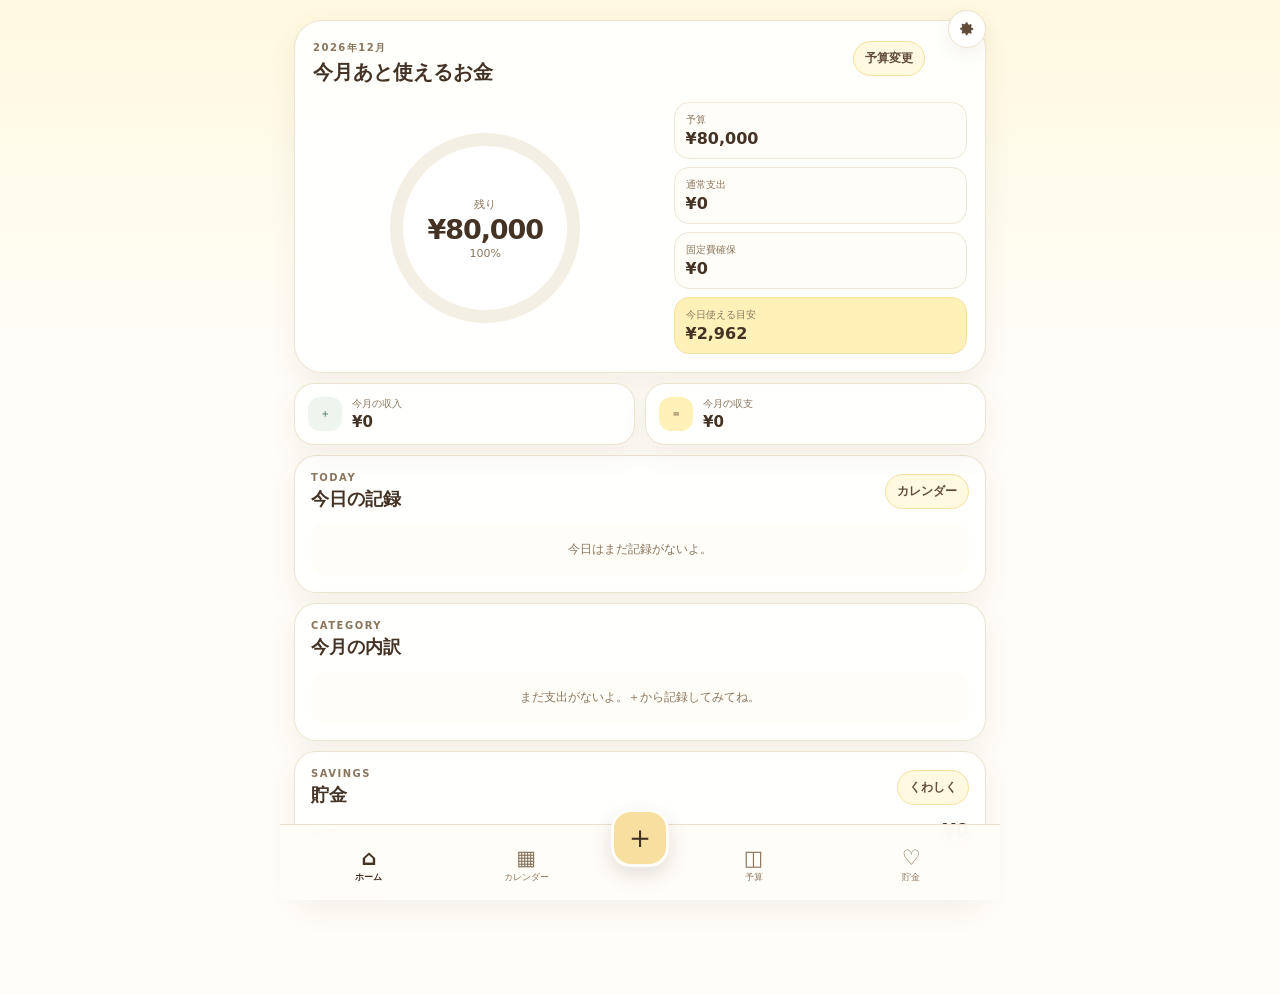
==== commit f604c13c: "Add files via upload" ====
--- a/index.html
+++ b/index.html
@@ -6,7 +6,7 @@
   <meta name="theme-color" content="#fff5c9" />
   <meta name="color-scheme" content="light" />
   <title>こつこつ家計簿</title>
-  <link rel="stylesheet" href="./style.css?v=1.1" />
+  <link rel="stylesheet" href="./style.css?v=1.2" />
 </head>
 <body>
   <div class="app-shell" id="appShell">
@@ -37,7 +37,8 @@
             </div>
             <div class="hero-numbers">
               <div class="hero-stat"><span>予算</span><strong id="budgetAmount">¥0</strong></div>
-              <div class="hero-stat"><span>支出</span><strong id="spentAmount">¥0</strong></div>
+              <div class="hero-stat"><span>通常支出</span><strong id="spentAmount">¥0</strong></div>
+              <div class="hero-stat"><span>固定費確保</span><strong id="fixedReservedAmount">¥0</strong></div>
               <div class="hero-stat emphasis"><span>今日使える目安</span><strong id="dailyAllowance">¥0</strong></div>
             </div>
           </div>
@@ -92,8 +93,9 @@
         </section>
         <section class="section-card soft-card">
           <div class="section-heading"><div><p class="mini-label">FIXED COST</p><h2>固定費</h2></div><button class="small-add-button pop-button" id="addFixedCostBtn" type="button">＋ 追加</button></div>
+          <p class="fixed-cost-note">固定費は毎月の残り予算から先に確保されます。カレンダーの支出には自動追加されません。</p>
           <div class="fixed-cost-list" id="fixedCostList"></div>
-          <div class="fixed-cost-total"><span>合計</span><strong id="fixedCostTotal">¥0</strong></div>
+          <div class="fixed-cost-total"><span>確保する固定費 合計</span><strong id="fixedCostTotal">¥0</strong></div>
         </section>
       </section>
 
@@ -114,7 +116,7 @@
           <div class="settings-actions"><button class="secondary-button pop-button" id="exportJsonBtn" type="button">JSONを書き出す</button><label class="secondary-button pop-button file-button" for="importJsonInput">JSONを読み込む</label><input id="importJsonInput" type="file" accept="application/json,.json" hidden /></div>
           <p class="helper-text">支出・収入、予算、固定費、貯金情報をまとめて保存できます。</p>
         </section>
-        <section class="section-card soft-card"><div class="info-list"><div><span>バージョン</span><strong>v1.1</strong></div><div><span>保存先</span><strong>IndexedDB</strong></div><div><span>オフライン</span><strong>Service Worker</strong></div></div></section>
+        <section class="section-card soft-card"><div class="info-list"><div><span>バージョン</span><strong>v1.2</strong></div><div><span>保存先</span><strong>IndexedDB</strong></div><div><span>オフライン</span><strong>Service Worker</strong></div></div></section>
         <section class="danger-zone soft-card"><div><strong>すべてのデータを初期化</strong><span>この端末内の家計簿データを削除します。</span></div><button class="danger-button pop-button" id="resetDataBtn" type="button">初期化</button></section>
       </section>
     </main>
@@ -132,15 +134,34 @@
     <section class="modal-sheet transaction-sheet" role="dialog" aria-modal="true" aria-labelledby="transactionModalTitle">
       <div class="modal-handle"></div>
       <div class="modal-header"><div><p class="mini-label">NEW RECORD</p><h2 id="transactionModalTitle">記録を追加</h2></div><button class="icon-close pop-button" data-close-modal="transactionModal" type="button" aria-label="閉じる">×</button></div>
-      <form id="transactionForm">
+      <form id="transactionForm" class="compact-transaction-form">
         <div class="segmented" id="transactionTypeControl"><button class="is-active pop-button" type="button" data-type="expense">支出</button><button class="pop-button" type="button" data-type="income">収入</button></div>
-        <label class="field-label" for="transactionAmount">金額</label>
-        <div class="big-money-input"><span>¥</span><input id="transactionAmount" inputmode="numeric" autocomplete="off" maxlength="12" placeholder="0" required /></div>
-        <div class="quick-amounts"><button type="button" class="pop-button" data-add-amount="100">+100</button><button type="button" class="pop-button" data-add-amount="500">+500</button><button type="button" class="pop-button" data-add-amount="1000">+1,000</button><button type="button" class="pop-button" data-add-amount="5000">+5,000</button></div>
-        <div class="field-label-row"><span class="field-label">カテゴリー</span><small>タップで選択</small></div>
-        <div class="category-picker" id="categoryPicker"></div>
-        <div class="form-grid two-col"><label><span>日付</span><input id="transactionDate" type="date" required /></label><label><span>支払い方法</span><select id="paymentMethod"><option>現金</option><option>クレジットカード</option><option>PayPay</option><option>銀行振込</option><option>その他</option></select></label></div>
-        <label class="full-field"><span>メモ</span><input id="transactionMemo" type="text" maxlength="60" placeholder="スーパー、ゲームなど" /></label>
+
+        <div class="compact-form-row amount-row">
+          <label class="compact-row-label" for="transactionAmount">金額</label>
+          <div class="compact-row-control">
+            <div class="big-money-input"><span>¥</span><input id="transactionAmount" inputmode="numeric" autocomplete="off" maxlength="12" placeholder="0" required /></div>
+            <div class="quick-amounts"><button type="button" class="pop-button" data-add-amount="100">+100</button><button type="button" class="pop-button" data-add-amount="500">+500</button><button type="button" class="pop-button" data-add-amount="1000">+1,000</button><button type="button" class="pop-button" data-add-amount="5000">+5,000</button></div>
+          </div>
+        </div>
+
+        <div class="compact-category-block">
+          <div class="field-label-row"><span class="field-label">カテゴリー</span><small>タップで選択</small></div>
+          <div class="category-picker" id="categoryPicker"></div>
+        </div>
+
+        <label class="compact-form-row" for="transactionDate">
+          <span class="compact-row-label">日付</span>
+          <span class="compact-row-control"><input id="transactionDate" type="date" required /></span>
+        </label>
+        <label class="compact-form-row" for="paymentMethod">
+          <span class="compact-row-label">支払い方法</span>
+          <span class="compact-row-control"><select id="paymentMethod"><option>現金</option><option>クレジットカード</option><option>PayPay</option><option>銀行振込</option><option>その他</option></select></span>
+        </label>
+        <label class="compact-form-row" for="transactionMemo">
+          <span class="compact-row-label">メモ</span>
+          <span class="compact-row-control"><input id="transactionMemo" type="text" maxlength="60" placeholder="スーパー、ゲームなど" /></span>
+        </label>
         <button class="primary-button modal-submit pop-button" type="submit">登録する</button>
       </form>
     </section>
@@ -159,6 +180,6 @@
   </div>
 
   <div class="toast" id="toast" role="status" aria-live="polite"></div>
-  <script src="./script.js?v=1.1" defer></script>
+  <script src="./script.js?v=1.2" defer></script>
 </body>
 </html>
--- a/style.css
+++ b/style.css
@@ -104,3 +104,61 @@
 @media (max-width:390px){.content{padding-left:10px;padding-right:10px}.calendar-page{margin-left:-10px;margin-right:-10px}.hero-card{padding:17px 13px 15px}.budget-hero-grid{gap:10px}.donut{width:min(43vw,170px)}.donut-center strong{font-size:19px}.summary-card{padding:11px 9px}.summary-mark{width:30px;height:30px}.category-picker{gap:5px}.category-choice{border-radius:14px}.category-choice svg{width:32px;height:32px}.calendar-top{height:54dvh;min-height:380px}.calendar-day{padding:4px 2px}.day-num{width:20px;height:20px}.form-grid.two-col{grid-template-columns:1fr}.settings-actions{grid-template-columns:1fr}.settings-fab{right:10px}}
 @media (min-width:721px){.settings-fab{right:calc((100vw - 720px)/2 + 14px)}.calendar-page{border-left:1px solid var(--line);border-right:1px solid var(--line)}}
 @media (prefers-reduced-motion:reduce){*,*::before,*::after{animation-duration:.001ms!important;transition-duration:.001ms!important;scroll-behavior:auto!important}}
+
+/* v1.2: compact record modal + fixed-cost reserve */
+.fixed-cost-note{margin:-2px 0 10px;padding:9px 10px;border-radius:12px;background:var(--cream-1);color:var(--brown-1);font-size:10px;line-height:1.55}
+
+.transaction-sheet{max-height:calc(100dvh - env(safe-area-inset-top) - env(safe-area-inset-bottom) - 18px);overflow:hidden;padding:8px 14px 12px}
+.transaction-sheet .modal-handle{margin-bottom:6px}
+.transaction-sheet .modal-header{margin-bottom:7px;align-items:center}
+.transaction-sheet .modal-header .mini-label{display:none}
+.transaction-sheet .modal-header h2{font-size:17px}
+.transaction-sheet .icon-close{width:30px;height:30px}
+.compact-transaction-form{display:grid;gap:6px;min-height:0}
+.compact-transaction-form .segmented{margin-bottom:0;border-radius:13px;padding:3px}
+.compact-transaction-form .segmented button{padding:7px 6px;border-radius:10px;font-size:12px}
+.compact-form-row{display:grid;grid-template-columns:74px minmax(0,1fr);align-items:center;gap:8px;min-width:0;color:var(--brown-2)}
+.compact-row-label{font-size:11px;font-weight:800;line-height:1.2}
+.compact-row-control{display:block;min-width:0}
+.compact-row-control>input,.compact-row-control>select{width:100%;height:36px;border:1px solid var(--line);border-radius:11px;background:var(--white);padding:5px 9px;outline:0;font-size:16px}
+.compact-form-row.amount-row{align-items:start}
+.compact-form-row.amount-row>.compact-row-label{padding-top:12px}
+.compact-form-row .big-money-input{height:40px;margin:0;padding:0 9px;border-radius:12px}
+.compact-form-row .big-money-input span{font-size:16px}
+.compact-form-row .big-money-input input{font-size:22px;padding:4px 5px}
+.compact-form-row .quick-amounts{margin-top:4px;gap:4px}
+.compact-form-row .quick-amounts button{padding:4px 1px;border-radius:8px;font-size:9px;line-height:1.2}
+.compact-category-block{min-height:0}
+.compact-category-block .field-label-row{margin:1px 1px 4px}
+.compact-category-block .field-label-row small{font-size:9px}
+.transaction-sheet .category-picker{grid-template-columns:repeat(4,minmax(0,1fr));gap:4px}
+.transaction-sheet .category-choice{aspect-ratio:auto;min-height:55px;border-radius:11px;gap:1px;padding:2px 1px;box-shadow:0 2px 6px rgba(96,76,57,.035)}
+.transaction-sheet .category-choice svg{width:43px;height:43px}
+.transaction-sheet .category-choice span{font-size:8px;line-height:1.05}
+.transaction-sheet .category-choice.is-selected{transform:none;box-shadow:inset 0 0 0 1px var(--cream-4),0 3px 8px rgba(96,76,57,.05)}
+.transaction-sheet .modal-submit{margin-top:1px;padding:10px 14px;border-radius:13px;font-size:12px}
+
+@media (max-width:390px){
+  .transaction-sheet{padding-left:10px;padding-right:10px}
+  .compact-form-row{grid-template-columns:66px minmax(0,1fr);gap:6px}
+  .transaction-sheet .category-picker{gap:3px}
+  .transaction-sheet .category-choice{min-height:52px;border-radius:10px;padding:1px 0}
+  .transaction-sheet .category-choice svg{width:41px;height:41px}
+}
+@media (max-height:720px){
+  .transaction-sheet{padding-top:5px;padding-bottom:8px}
+  .transaction-sheet .modal-handle{margin-bottom:4px}
+  .transaction-sheet .modal-header{margin-bottom:4px}
+  .compact-transaction-form{gap:4px}
+  .compact-transaction-form .segmented button{padding:6px 5px}
+  .compact-form-row{grid-template-columns:64px minmax(0,1fr)}
+  .compact-form-row .big-money-input{height:36px}
+  .compact-form-row.amount-row>.compact-row-label{padding-top:10px}
+  .compact-form-row .quick-amounts{margin-top:3px}
+  .compact-form-row .quick-amounts button{padding:3px 1px}
+  .compact-row-control>input,.compact-row-control>select{height:33px;padding-top:3px;padding-bottom:3px}
+  .compact-category-block .field-label-row{margin-bottom:2px}
+  .transaction-sheet .category-choice{min-height:46px}
+  .transaction-sheet .category-choice svg{width:37px;height:37px}
+  .transaction-sheet .modal-submit{padding:8px 12px}
+}
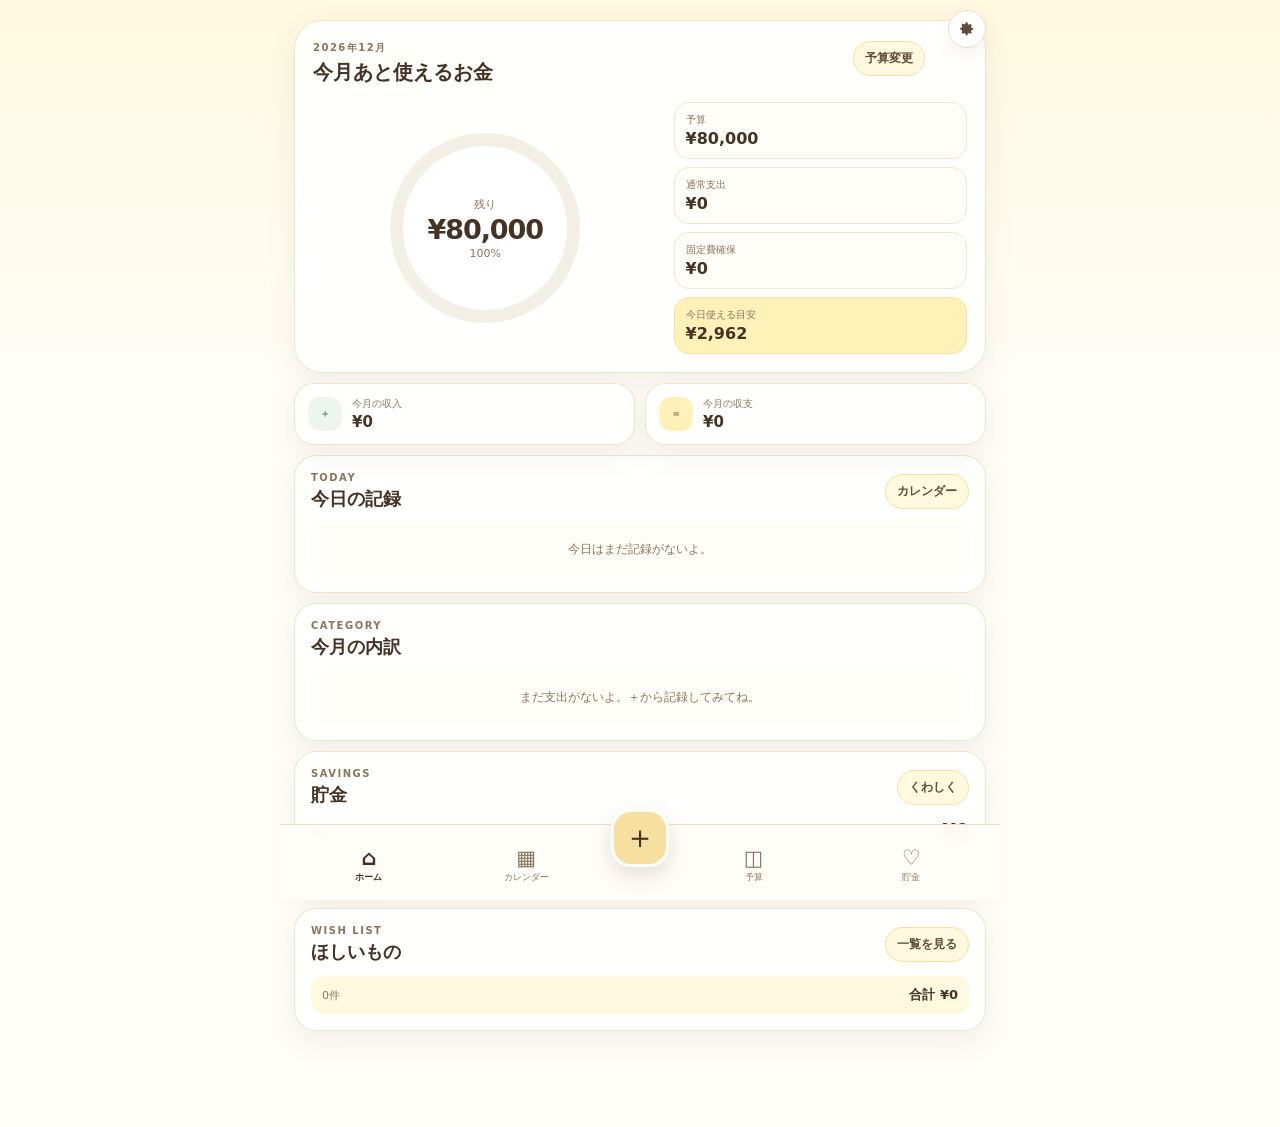
==== commit 2a6bea62: "Add files via upload" ====
--- a/index.html
+++ b/index.html
@@ -6,7 +6,7 @@
   <meta name="theme-color" content="#fff5c9" />
   <meta name="color-scheme" content="light" />
   <title>こつこつ家計簿</title>
-  <link rel="stylesheet" href="./style.css?v=1.2" />
+  <link rel="stylesheet" href="./style.css?v=1.3" />
 </head>
 <body>
   <div class="app-shell" id="appShell">
@@ -63,6 +63,10 @@
           <div class="section-heading"><div><p class="mini-label">SAVINGS</p><h2>貯金</h2></div><button class="text-button pop-button" data-go-page="savings" type="button">くわしく</button></div>
           <div class="savings-preview"><div><span>現在</span><strong id="homeSavingsBalance">¥0</strong></div><div class="mini-progress"><span id="homeSavingsProgress"></span></div><small id="homeSavingsCaption">目標未設定</small></div>
         </section>
+        <section class="section-card soft-card">
+          <div class="section-heading"><div><p class="mini-label">WISH LIST</p><h2>ほしいもの</h2></div><button class="text-button pop-button" data-go-page="savings" type="button">一覧を見る</button></div>
+          <div class="home-wishlist-preview" id="homeWishlistPreview"><span>0件</span><strong>合計 ¥0</strong></div>
+        </section>
       </section>
 
       <section class="page calendar-page" data-page="history" aria-label="カレンダー">
@@ -99,14 +103,34 @@
         </section>
       </section>
 
-      <section class="page" data-page="savings" aria-label="貯金">
-        <section class="page-title-row"><div><p class="mini-label">SAVINGS</p><h2>貯金</h2></div></section>
-        <section class="section-card soft-card">
+      <section class="page" data-page="savings" aria-label="貯金とほしいもの">
+        <section class="page-title-row"><div><p class="mini-label">SAVINGS & WISHES</p><h2>貯金とほしいもの</h2></div></section>
+
+        <section class="section-card soft-card">
+          <div class="section-heading"><div><p class="mini-label">TOTAL SAVINGS</p><h2>全体の貯金</h2></div></div>
           <div class="savings-big-number"><span>現在の貯金</span><strong id="savingsBalanceDisplay">¥0</strong></div>
           <div class="savings-ring-row"><div class="small-donut" id="savingsDonut" style="--progress:0deg"><span id="savingsPercent">0%</span></div><div><span>目標</span><strong id="savingsGoalDisplay">¥0</strong><small id="savingsRemainingDisplay">あと ¥0</small></div></div>
           <div class="form-grid two-col"><label><span>現在額</span><input id="savingsBalanceInput" inputmode="numeric" type="text" maxlength="12" /></label><label><span>目標額</span><input id="savingsGoalInput" inputmode="numeric" type="text" maxlength="12" /></label></div>
           <button class="primary-button pop-button" id="saveSavingsBtn" type="button">貯金情報を保存</button>
         </section>
+
+        <section class="section-card soft-card">
+          <div class="section-heading">
+            <div><p class="mini-label">SAVING GOALS</p><h2>目的別貯金</h2></div>
+            <button class="small-add-button pop-button" id="addSavingGoalBtn" type="button">＋ 追加</button>
+          </div>
+          <p class="helper-text goal-note">旅行や買い替えなど、目的ごとの積立目標を管理できます。全体の貯金額とは独立した目標管理です。</p>
+          <div class="saving-goal-list" id="savingGoalList"></div>
+        </section>
+
+        <section class="section-card soft-card wishlist-section">
+          <div class="section-heading">
+            <div><p class="mini-label">WISH LIST</p><h2>ほしいもの</h2></div>
+            <button class="small-add-button pop-button" id="addWishlistBtn" type="button">＋ 追加</button>
+          </div>
+          <div class="wishlist-summary" id="wishlistSummary"><span>0件</span><strong>合計 ¥0</strong></div>
+          <div class="wishlist-list" id="wishlistList"></div>
+        </section>
       </section>
 
       <section class="page" data-page="settings" aria-label="設定">
@@ -114,9 +138,9 @@
         <section class="section-card soft-card">
           <div class="section-heading"><div><p class="mini-label">DATA</p><h2>バックアップ</h2></div></div>
           <div class="settings-actions"><button class="secondary-button pop-button" id="exportJsonBtn" type="button">JSONを書き出す</button><label class="secondary-button pop-button file-button" for="importJsonInput">JSONを読み込む</label><input id="importJsonInput" type="file" accept="application/json,.json" hidden /></div>
-          <p class="helper-text">支出・収入、予算、固定費、貯金情報をまとめて保存できます。</p>
-        </section>
-        <section class="section-card soft-card"><div class="info-list"><div><span>バージョン</span><strong>v1.2</strong></div><div><span>保存先</span><strong>IndexedDB</strong></div><div><span>オフライン</span><strong>Service Worker</strong></div></div></section>
+          <p class="helper-text">支出・収入、予算、固定費、貯金、目的別貯金、ほしいものをまとめて保存できます。</p>
+        </section>
+        <section class="section-card soft-card"><div class="info-list"><div><span>バージョン</span><strong>v1.3</strong></div><div><span>保存先</span><strong>IndexedDB</strong></div><div><span>オフライン</span><strong>Service Worker</strong></div></div></section>
         <section class="danger-zone soft-card"><div><strong>すべてのデータを初期化</strong><span>この端末内の家計簿データを削除します。</span></div><button class="danger-button pop-button" id="resetDataBtn" type="button">初期化</button></section>
       </section>
     </main>
@@ -150,10 +174,14 @@
           <div class="category-picker" id="categoryPicker"></div>
         </div>
 
-        <label class="compact-form-row" for="transactionDate">
+        <div class="compact-form-row">
           <span class="compact-row-label">日付</span>
-          <span class="compact-row-control"><input id="transactionDate" type="date" required /></span>
-        </label>
+          <div class="compact-row-control date-stepper">
+            <button class="date-step-button pop-button" id="prevTransactionDate" type="button" aria-label="1日前">◀︎</button>
+            <input id="transactionDate" type="date" required aria-label="記録する日付" />
+            <button class="date-step-button pop-button" id="nextTransactionDate" type="button" aria-label="1日後">▶︎</button>
+          </div>
+        </div>
         <label class="compact-form-row" for="paymentMethod">
           <span class="compact-row-label">支払い方法</span>
           <span class="compact-row-control"><select id="paymentMethod"><option>現金</option><option>クレジットカード</option><option>PayPay</option><option>銀行振込</option><option>その他</option></select></span>
@@ -175,11 +203,55 @@
     </section>
   </div>
 
+  <div class="modal-backdrop" id="wishlistModal" aria-hidden="true">
+    <section class="modal-sheet small-sheet" role="dialog" aria-modal="true" aria-labelledby="wishlistModalTitle">
+      <div class="modal-handle"></div>
+      <div class="modal-header"><h2 id="wishlistModalTitle">ほしいものを追加</h2><button class="icon-close pop-button" data-close-modal="wishlistModal" type="button">×</button></div>
+      <form id="wishlistForm" class="stack-form">
+        <label class="full-field"><span>名前</span><input id="wishlistName" maxlength="40" placeholder="ゲーム、グッズなど" required /></label>
+        <label class="full-field"><span>金額</span><div class="inline-money"><span>¥</span><input id="wishlistPrice" inputmode="numeric" maxlength="12" required /></div></label>
+        <div class="form-grid two-col wishlist-meta-grid">
+          <label><span>カテゴリー</span><select id="wishlistCategory"></select></label>
+          <label><span>支払い方法</span><select id="wishlistPayment"><option>現金</option><option>クレジットカード</option><option>PayPay</option><option>銀行振込</option><option>その他</option></select></label>
+        </div>
+        <label class="full-field"><span>メモ</span><input id="wishlistMemo" maxlength="60" placeholder="限定版、発売日など" /></label>
+        <button class="primary-button pop-button" type="submit">リストに追加</button>
+      </form>
+    </section>
+  </div>
+
+  <div class="modal-backdrop" id="savingGoalModal" aria-hidden="true">
+    <section class="modal-sheet small-sheet" role="dialog" aria-modal="true" aria-labelledby="savingGoalModalTitle">
+      <div class="modal-handle"></div>
+      <div class="modal-header"><h2 id="savingGoalModalTitle">目的別貯金を追加</h2><button class="icon-close pop-button" data-close-modal="savingGoalModal" type="button">×</button></div>
+      <form id="savingGoalForm" class="stack-form">
+        <label class="full-field"><span>目標名</span><input id="savingGoalName" maxlength="40" placeholder="旅行、PC買い替えなど" required /></label>
+        <div class="form-grid two-col">
+          <label><span>現在額</span><input id="savingGoalCurrent" inputmode="numeric" maxlength="12" placeholder="0" /></label>
+          <label><span>目標額</span><input id="savingGoalTarget" inputmode="numeric" maxlength="12" placeholder="100,000" required /></label>
+        </div>
+        <button class="primary-button pop-button" type="submit">目標を追加</button>
+      </form>
+    </section>
+  </div>
+
+  <div class="modal-backdrop" id="savingDepositModal" aria-hidden="true">
+    <section class="modal-sheet small-sheet deposit-sheet" role="dialog" aria-modal="true" aria-labelledby="savingDepositTitle">
+      <div class="modal-handle"></div>
+      <div class="modal-header"><div><p class="mini-label">ADD SAVINGS</p><h2 id="savingDepositTitle">積み立てる</h2></div><button class="icon-close pop-button" data-close-modal="savingDepositModal" type="button">×</button></div>
+      <form id="savingDepositForm" class="stack-form">
+        <label class="full-field"><span>追加する金額</span><div class="inline-money"><span>¥</span><input id="savingDepositAmount" inputmode="numeric" maxlength="12" required /></div></label>
+        <div class="quick-deposit-buttons"><button type="button" class="pop-button" data-deposit-amount="1000">+1,000</button><button type="button" class="pop-button" data-deposit-amount="5000">+5,000</button><button type="button" class="pop-button" data-deposit-amount="10000">+10,000</button></div>
+        <button class="primary-button pop-button" type="submit">積み立てる</button>
+      </form>
+    </section>
+  </div>
+
   <div class="modal-backdrop" id="confirmModal" aria-hidden="true">
     <section class="modal-sheet confirm-sheet" role="dialog" aria-modal="true"><div class="confirm-icon">!</div><h2 id="confirmTitle">確認</h2><p id="confirmMessage"></p><div class="confirm-actions"><button class="secondary-button pop-button" id="confirmCancelBtn" type="button">キャンセル</button><button class="danger-button pop-button" id="confirmOkBtn" type="button">削除する</button></div></section>
   </div>
 
   <div class="toast" id="toast" role="status" aria-live="polite"></div>
-  <script src="./script.js?v=1.2" defer></script>
+  <script src="./script.js?v=1.3" defer></script>
 </body>
 </html>
--- a/style.css
+++ b/style.css
@@ -162,3 +162,137 @@
   .transaction-sheet .category-choice svg{width:37px;height:37px}
   .transaction-sheet .modal-submit{padding:8px 12px}
 }
+
+
+/* v1.3: date stepper + wishlist + purpose savings */
+.date-stepper{
+  display:grid;
+  grid-template-columns:32px minmax(0,1fr) 32px;
+  align-items:center;
+  gap:4px;
+  width:100%;
+  min-width:0;
+}
+.date-stepper input[type="date"]{
+  min-width:0;
+  width:100%;
+  max-width:100%;
+  box-sizing:border-box;
+  height:36px;
+  border:1px solid var(--line);
+  border-radius:11px;
+  background:var(--white);
+  padding:4px 6px;
+  outline:0;
+  font-size:16px;
+  color:var(--brown-3);
+}
+.date-step-button{
+  width:32px;
+  height:32px;
+  border-radius:10px;
+  background:var(--cream-1);
+  border:1px solid var(--cream-3);
+  color:var(--brown-2);
+  display:grid;
+  place-items:center;
+  font-size:11px;
+  font-weight:900;
+  line-height:1;
+}
+.stack-form{display:grid;gap:11px}
+.wishlist-meta-grid{margin-bottom:0}
+.goal-note{margin:-2px 0 10px}
+.saving-goal-list,.wishlist-list{display:grid;gap:9px}
+.saving-goal-card{
+  border:1px solid var(--line);
+  border-radius:16px;
+  background:var(--white);
+  padding:12px;
+  display:grid;
+  gap:8px;
+}
+.saving-goal-card.is-complete{background:var(--cream-1);border-color:var(--cream-4)}
+.saving-goal-head{display:flex;align-items:flex-start;justify-content:space-between;gap:8px}
+.saving-goal-head>div{display:grid;gap:2px;min-width:0}
+.saving-goal-head strong{font-size:13px;overflow:hidden;text-overflow:ellipsis;white-space:nowrap}
+.saving-goal-head small{font-size:9px;color:var(--brown-1)}
+.saving-goal-numbers{display:flex;align-items:baseline;gap:4px}
+.saving-goal-numbers span{font-size:18px;font-weight:900}
+.saving-goal-numbers small{font-size:10px;color:var(--brown-1)}
+.goal-progress{height:8px;border-radius:999px;background:#f1ebdf;overflow:hidden}
+.goal-progress span{display:block;height:100%;border-radius:inherit;background:var(--cream-4);transition:width .3s ease}
+.goal-deposit-button{
+  justify-self:start;
+  background:var(--cream-2);
+  border:1px solid var(--cream-4);
+  color:var(--brown-3);
+  border-radius:999px;
+  padding:7px 11px;
+  font-size:10px;
+  font-weight:800;
+}
+.mini-delete{
+  flex:0 0 auto;
+  width:27px;
+  height:27px;
+  border-radius:50%;
+  background:#f4eee4;
+  color:var(--brown-1);
+  display:grid;
+  place-items:center;
+  font-size:14px;
+}
+.wishlist-summary{
+  margin:-2px 0 9px;
+  padding:8px 10px;
+  background:var(--cream-1);
+  border-radius:12px;
+  display:flex;
+  justify-content:space-between;
+  align-items:center;
+  font-size:10px;
+  color:var(--brown-1);
+}
+.wishlist-summary strong{font-size:12px;color:var(--brown-3)}
+.wishlist-card{
+  display:grid;
+  grid-template-columns:42px minmax(0,1fr) auto;
+  grid-template-areas:
+    "icon main price"
+    "icon actions actions";
+  gap:4px 9px;
+  align-items:center;
+  border:1px solid var(--line);
+  border-radius:16px;
+  background:var(--white);
+  padding:9px 10px;
+}
+.wish-icon{grid-area:icon;width:42px;height:42px}
+.wish-icon svg{width:42px;height:42px;display:block}
+.wish-main{grid-area:main;min-width:0;display:grid;gap:2px}
+.wish-main strong{font-size:12px;white-space:nowrap;overflow:hidden;text-overflow:ellipsis}
+.wish-main small{font-size:8px;color:var(--brown-1);white-space:nowrap;overflow:hidden;text-overflow:ellipsis}
+.wish-price{grid-area:price;font-size:12px;white-space:nowrap}
+.wish-actions{grid-area:actions;display:flex;justify-content:flex-end;align-items:center;gap:6px}
+.wish-buy{
+  background:var(--cream-3);
+  color:var(--brown-3);
+  border-radius:999px;
+  padding:6px 13px;
+  font-size:10px;
+  font-weight:900;
+}
+.quick-deposit-buttons{display:grid;grid-template-columns:repeat(3,1fr);gap:6px}
+.quick-deposit-buttons button{background:var(--cream-1);border:1px solid var(--cream-3);border-radius:11px;padding:8px 3px;font-size:10px;font-weight:800}
+.deposit-sheet .mini-label{display:block}
+
+@media (max-width:390px){
+  .date-stepper{grid-template-columns:30px minmax(0,1fr) 30px;gap:3px}
+  .date-step-button{width:30px;height:30px;border-radius:9px}
+  .date-stepper input[type="date"]{padding-left:4px;padding-right:2px;font-size:15px}
+  .wishlist-card{grid-template-columns:38px minmax(0,1fr) auto;padding:8px}
+  .wish-icon,.wish-icon svg{width:38px;height:38px}
+}
+
+.home-wishlist-preview{display:flex;justify-content:space-between;align-items:center;padding:10px 11px;border-radius:13px;background:var(--cream-1);font-size:11px;color:var(--brown-1)}.home-wishlist-preview strong{font-size:13px;color:var(--brown-3)}
